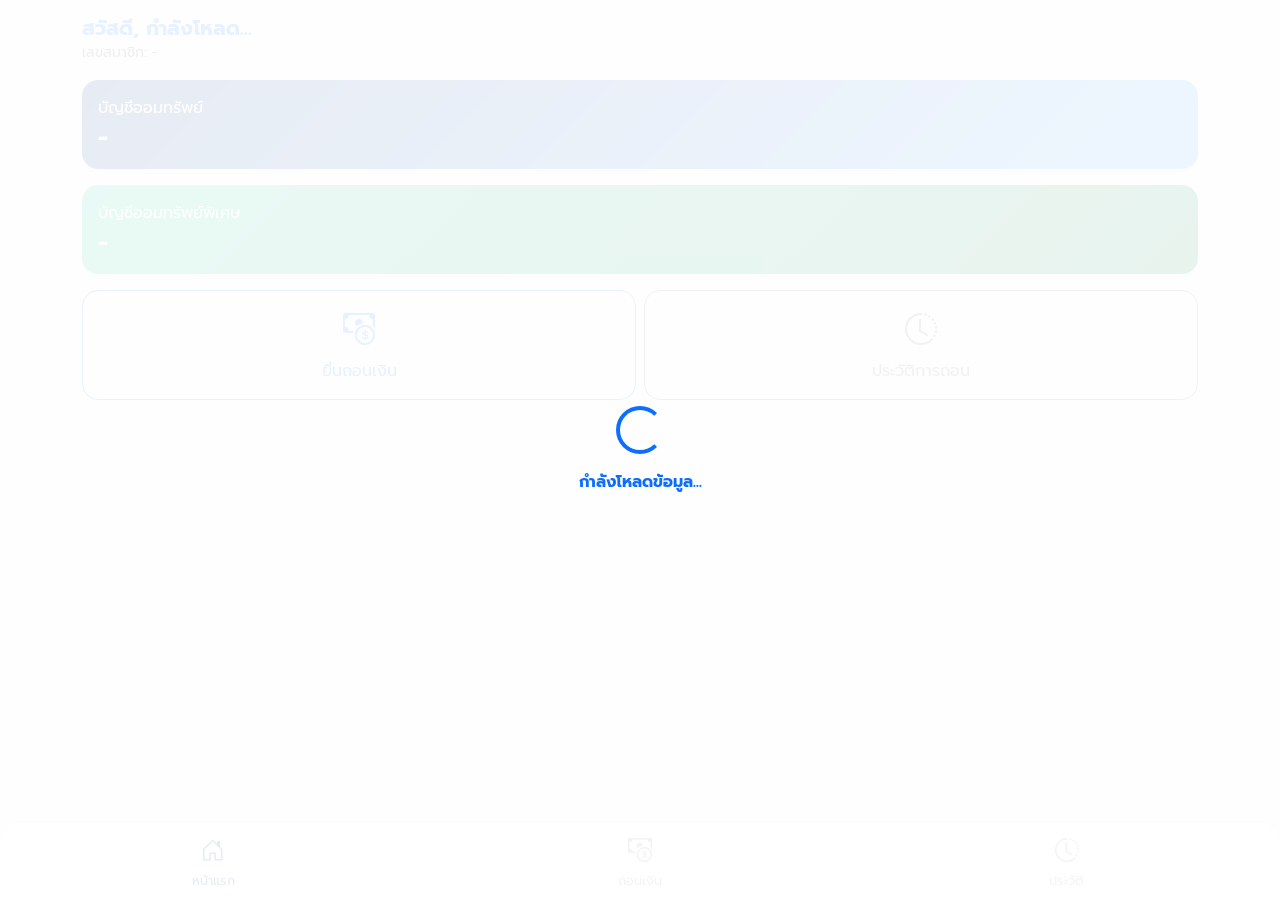
==== index.html @ aba10b8d "Update LIFF_ID in index.html" ====
<!DOCTYPE html>
<html lang="th">
<head>
  <meta charset="UTF-8">
  <meta name="viewport" content="width=device-width, initial-scale=1.0, maximum-scale=1.0, user-scalable=no">
  <title>Mukcoop Saving Online</title>
  
  <!-- CSS Libraries -->
  <link href="https://cdn.jsdelivr.net/npm/bootstrap@5.3.0/dist/css/bootstrap.min.css" rel="stylesheet">
  <link href="https://cdn.jsdelivr.net/npm/bootstrap-icons@1.10.5/font/bootstrap-icons.css" rel="stylesheet">
  <link href="https://cdn.jsdelivr.net/npm/sweetalert2@11.7.12/dist/sweetalert2.min.css" rel="stylesheet">
  <link href="https://fonts.googleapis.com/css2?family=Prompt:wght@300;400;500;600&display=swap" rel="stylesheet">
  
  <style>
    /* นำ CSS เดิมมาใส่ไว้ที่นี่ทั้งหมด */
    :root {
      --primary-color: #0b3d91; 
      --secondary-color: #4da6ff; 
      --bg-light: #f4f6f9; 
      --text-dark: #333333;
    }
    body { font-family: 'Prompt', sans-serif; background-color: var(--bg-light); color: var(--text-dark); padding-bottom: 70px; -webkit-font-smoothing: antialiased; }
    .card { border: none; border-radius: 16px; box-shadow: 0 4px 12px rgba(0, 0, 0, 0.05); margin-bottom: 1rem; overflow: hidden; }
    .btn-primary { background: linear-gradient(135deg, var(--primary-color), var(--secondary-color)); border: none; border-radius: 50px; padding: 10px 24px; font-weight: 500; transition: all 0.3s ease; }
    .btn-primary:hover { box-shadow: 0 4px 12px rgba(11, 61, 145, 0.3); transform: translateY(-2px); }
    .bottom-nav { position: fixed; bottom: 0; left: 0; width: 100%; background-color: white; box-shadow: 0 -2px 10px rgba(0,0,0,0.05); display: flex; justify-content: space-around; padding: 10px 0; z-index: 1000; border-radius: 20px 20px 0 0; }
    .nav-item { text-align: center; color: #888; text-decoration: none; font-size: 0.8rem; flex: 1; cursor: pointer; }
    .nav-item i { display: block; font-size: 1.5rem; margin-bottom: 2px; }
    .nav-item.active { color: var(--primary-color); }
    .signature-wrapper { border: 2px dashed #ccc; border-radius: 10px; background-color: white; margin-bottom: 10px; }
    canvas { width: 100%; height: 150px; border-radius: 10px; cursor: crosshair; }
    .section-page { display: none; }
    .section-page.active { display: block; animation: fadeIn 0.3s ease-in-out; }
    @keyframes fadeIn { from { opacity: 0; transform: translateY(10px); } to { opacity: 1; transform: translateY(0); } }
    #loadingOverlay { position: fixed; top: 0; left: 0; width: 100%; height: 100%; background: rgba(255, 255, 255, 0.9); z-index: 9999; display: flex; flex-direction: column; justify-content: center; align-items: center; }
  </style>
</head>
<body>

  <!-- Loading Overlay -->
  <div id="loadingOverlay">
    <div class="spinner-border text-primary" role="status" style="width: 3rem; height: 3rem;"></div>
    <div class="mt-3 fw-bold text-primary">กำลังโหลดข้อมูล...</div>
  </div>

  <div class="container mt-3">
    <!-- Section 1: หน้าผูกบัญชี -->
    <div id="sectionBind" class="section-page">
      <div class="text-center mb-4 mt-5">
        <i class="bi bi-shield-lock text-primary" style="font-size: 4rem;"></i>
        <h3 class="mt-2 text-primary fw-bold">ลงทะเบียนเข้าใช้งาน</h3>
        <p class="text-muted">กรุณายืนยันตัวตนเพื่อผูกบัญชีสมาชิกสหกรณ์</p>
      </div>
      <div class="card p-3">
        <form id="bindForm">
          <div class="mb-3">
            <label class="form-label">เลขที่สมาชิก</label>
            <input type="number" class="form-control form-control-lg" id="regMemberId" required placeholder="เช่น 01234">
          </div>
          <div class="mb-3">
            <label class="form-label">เลขประจำตัวประชาชน (13 หลัก)</label>
            <input type="number" class="form-control form-control-lg" id="regPID" required placeholder="xxxxxxxxxxxxx">
          </div>
          <button type="submit" class="btn btn-primary w-100 btn-lg mt-2">ยืนยันการผูกบัญชี</button>
        </form>
      </div>
    </div>

    <!-- Section 2: Dashboard -->
    <div id="sectionDashboard" class="section-page active">
      <div class="d-flex justify-content-between align-items-center mb-3">
        <div>
          <h5 class="mb-0 fw-bold text-primary">สวัสดี, <span id="displayFullName">กำลังโหลด...</span></h5>
          <small class="text-muted">เลขสมาชิก: <span id="displayMemberId">-</span></small>
        </div>
        <img id="profileImg" src="" alt="Profile" class="rounded-circle" width="50" height="50" style="object-fit: cover; display: none;">
      </div>

      <div class="card bg-primary text-white mb-3" style="background: linear-gradient(135deg, #0b3d91, #4da6ff) !important;">
        <div class="card-body">
          <p class="mb-1">บัญชีออมทรัพย์</p>
          <h4 class="mb-0 fw-bold" id="displaySavingAcc">-</h4>
        </div>
      </div>
      <div class="card bg-success text-white mb-3" style="background: linear-gradient(135deg, #20c997, #198754) !important;">
        <div class="card-body">
          <p class="mb-1">บัญชีออมทรัพย์พิเศษ</p>
          <h4 class="mb-0 fw-bold" id="displaySpecialSavingAcc">-</h4>
        </div>
      </div>
      
      <div class="row g-2">
        <div class="col-6">
          <button class="btn btn-outline-primary w-100 py-3 rounded-4" onclick="switchTab('Withdraw')">
            <i class="bi bi-cash-coin fs-2 d-block mb-1"></i> ยื่นถอนเงิน
          </button>
        </div>
        <div class="col-6">
          <button class="btn btn-outline-secondary w-100 py-3 rounded-4" onclick="switchTab('History')">
            <i class="bi bi-clock-history fs-2 d-block mb-1"></i> ประวัติการถอน
          </button>
        </div>
      </div>
    </div>

    <!-- Section 3: ยื่นคำขอถอนเงิน -->
    <div id="sectionWithdraw" class="section-page">
      <h4 class="fw-bold mb-3 text-primary"><i class="bi bi-wallet2"></i> แบบฟอร์มถอนเงิน</h4>
      <form id="withdrawForm">
        <div class="card p-3 mb-3">
          <h6 class="fw-bold">1. เลือกบัญชีสหกรณ์และจำนวนเงิน</h6>
          <div class="mb-3">
            <select class="form-select" id="wdAccountType" required>
              <option value="" selected disabled>เลือกประเภทบัญชี</option>
              <option value="ออมทรัพย์">ออมทรัพย์</option>
              <option value="ออมทรัพย์พิเศษ">ออมทรัพย์พิเศษ</option>
            </select>
          </div>
          <div class="mb-3">
            <input type="text" class="form-control bg-light" id="wdAccountNo" readonly placeholder="เลขบัญชีจะแสดงอัตโนมัติ">
          </div>
          <div class="mb-2">
            <label class="form-label">จำนวนเงินที่ต้องการถอน (สูงสุด 50,000 บาท)</label>
            <input type="number" class="form-control form-control-lg text-primary fw-bold" id="wdAmount" required min="1" max="50000" placeholder="0.00">
          </div>
        </div>

        <div class="card p-3 mb-3">
          <h6 class="fw-bold">2. บัญชีธนาคารรับเงิน (แก้ไขได้)</h6>
          <div class="mb-2">
            <input type="text" class="form-control mb-2" id="wdBankName" required placeholder="ชื่อธนาคาร">
            <input type="number" class="form-control mb-2" id="wdBankAccountNo" required placeholder="เลขที่บัญชีธนาคาร">
            <input type="text" class="form-control" id="wdBankAccountName" required placeholder="ชื่อบัญชี">
          </div>
        </div>

        <div class="card p-3 mb-3">
          <h6 class="fw-bold">3. อัปโหลดเอกสาร (ไม่เกิน 5MB/ไฟล์)</h6>
          <div class="mb-2">
            <label class="form-label text-muted small">1. สำเนาบัตรประชาชน</label>
            <input class="form-control form-control-sm" type="file" id="fileIDCard" accept="image/*,.pdf" required>
          </div>
          <div class="mb-2">
            <label class="form-label text-muted small">2. สมุดบัญชีออมทรัพย์สหกรณ์</label>
            <input class="form-control form-control-sm" type="file" id="fileCoopBook" accept="image/*,.pdf" required>
          </div>
          <div class="mb-2">
            <label class="form-label text-muted small">3. สมุดบัญชีธนาคารรับโอน</label>
            <input class="form-control form-control-sm" type="file" id="fileBankBook" accept="image/*,.pdf" required>
          </div>
        </div>

        <div class="card p-3 mb-3">
          <h6 class="fw-bold">4. ลงลายมือชื่อ</h6>
          <label class="form-label text-muted small mt-2">ลายมือชื่อเจ้าของบัญชี</label>
          <div class="signature-wrapper"><canvas id="sigOwnerCanvas"></canvas></div>
          <button type="button" class="btn btn-sm btn-outline-danger w-100 mb-3" onclick="clearSignature(sigOwnerPad)">ล้างลายมือชื่อเจ้าของบัญชี</button>

          <label class="form-label text-muted small mt-2">ลายมือชื่อผู้รับเงิน</label>
          <div class="signature-wrapper"><canvas id="sigReceiverCanvas"></canvas></div>
          <button type="button" class="btn btn-sm btn-outline-danger w-100" onclick="clearSignature(sigReceiverPad)">ล้างลายมือชื่อผู้รับเงิน</button>
        </div>

        <div class="form-check mb-4 mt-2">
          <input class="form-check-input" type="checkbox" id="pdpaCheck" required>
          <label class="form-check-label small text-muted" for="pdpaCheck">
            ข้าพเจ้ายินยอมให้สหกรณ์ฯ เก็บรวบรวม ใช้ และเปิดเผยข้อมูลส่วนบุคคล เพื่อวัตถุประสงค์ในการดำเนินการถอนเงินตามพ.ร.บ. คุ้มครองข้อมูลส่วนบุคคล (PDPA)
          </label>
        </div>

        <button type="submit" id="btnSubmitWithdraw" class="btn btn-primary w-100 btn-lg mb-4">ยืนยันการส่งคำขอถอนเงิน</button>
      </form>
    </div>

    <!-- Section 4: ประวัติคำขอถอน -->
    <div id="sectionHistory" class="section-page">
      <h4 class="fw-bold mb-3 text-primary"><i class="bi bi-clock-history"></i> ประวัติคำขอถอนเงิน</h4>
      <div id="historyContainer"></div>
    </div>
  </div>

  <!-- Bottom Navigation -->
  <div class="bottom-nav" id="bottomNav">
    <div class="nav-item active" onclick="switchTab('Dashboard')" id="navDashboard">
      <i class="bi bi-house-door"></i> หน้าแรก
    </div>
    <div class="nav-item" onclick="switchTab('Withdraw')" id="navWithdraw">
      <i class="bi bi-cash-coin"></i> ถอนเงิน
    </div>
    <div class="nav-item" onclick="switchTab('History')" id="navHistory">
      <i class="bi bi-clock-history"></i> ประวัติ
    </div>
  </div>

  <!-- JS Libraries -->
  <script src="https://code.jquery.com/jquery-3.7.0.min.js"></script>
  <script src="https://cdn.jsdelivr.net/npm/bootstrap@5.3.0/dist/js/bootstrap.bundle.min.js"></script>
  <script src="https://cdn.jsdelivr.net/npm/sweetalert2@11.7.12/dist/sweetalert2.all.min.js"></script>
  <script src="https://static.line-scdn.net/liff/edge/2/sdk.js"></script>
  <script src="https://cdn.jsdelivr.net/npm/signature_pad@4.1.5/dist/signature_pad.umd.min.js"></script>

  <!-- Script การทำงานหลัก -->
  <script>
    // ==========================================
    // ⚙️ การตั้งค่าที่สำคัญ (แก้ไขตรงนี้)
    // ==========================================
    const CONFIG = {
      LIFF_ID: "2008999774-wjOvv4FM", // เปลี่ยนเป็น LIFF ID ของคุณ
      API_URL: "https://script.google.com/macros/s/AKfycby0tUwAVVnC3VOp-Y3WD97MPsPo7ZncQQ1gcgcVK-iEJ5uUnp3uYQFbmv2JeHxaLSnF/exec" // เปลี่ยนเป็น Web App URL ที่ได้จาก GAS
    };

    // ==========================================
    let profileData = null;
    let liffProfile = null;
    let sigOwnerPad, sigReceiverPad;

    // ฟังก์ชันเชื่อมต่อกับ GAS Backend
    async function callAPI(action, payload = {}) {
      try {
        const response = await fetch(`${CONFIG.API_URL}?action=${action}`, {
          method: "POST",
          headers: { "Content-Type": "text/plain;charset=utf-8" },
          body: JSON.stringify(payload)
        });
        const json = await response.json();
        if (!json.success) throw new Error(json.message);
        return json.data;
      } catch (error) {
        console.error("API Error:", error);
        throw error;
      }
    }

    $(document).ready(async function() {
      initSignaturePads();
      try {
        await initLIFF();
      } catch (e) {
        console.error(e);
        hideLoading();
      }
    });

    // 1. ตั้งค่า LINE LIFF
    async function initLIFF() {
      if (!CONFIG.LIFF_ID || CONFIG.LIFF_ID === "YOUR_LIFF_ID_HERE") {
        Swal.fire('ข้อผิดพลาด', 'กรุณาตั้งค่า LIFF_ID ในโค้ด', 'error');
        hideLoading();
        return;
      }
      try {
        await liff.init({ liffId: CONFIG.LIFF_ID });
        if (!liff.isLoggedIn()) {
          liff.login();
          return;
        }
        liffProfile = await liff.getProfile();
        await loadUserProfile(liffProfile.userId);
      } catch (err) {
        console.error('LIFF Init Error:', err);
        Swal.fire('ข้อผิดพลาด', 'ไม่สามารถเชื่อมต่อ LINE ได้', 'error');
        hideLoading();
      }
    }

    // 2. ดึงโปรไฟล์สมาชิก
    async function loadUserProfile(lineUserId) {
      try {
        showLoading();
        const user = await callAPI('getMemberProfile', { lineUserId: lineUserId });
        
        if (user) {
          profileData = user;
          $('#displayFullName').text(user.fullName);
          $('#displayMemberId').text(user.memberId);
          $('#displaySavingAcc').text(user.savingAccountNo || '-');
          $('#displaySpecialSavingAcc').text(user.specialSavingAccountNo || '-');
          $('#profileImg').attr('src', liffProfile.pictureUrl).show();
          
          $('#wdBankName').val(user.bankName);
          $('#wdBankAccountNo').val(user.bankAccountNo);
          $('#wdBankAccountName').val(user.bankAccountName);
          
          switchTab('Dashboard');
        } else {
          switchTab('Bind');
        }
      } catch (error) {
        Swal.fire('ข้อผิดพลาด', 'ดึงข้อมูลล้มเหลว', 'error');
      } finally {
        hideLoading();
      }
    }

    // 3. เปลี่ยนหน้า (UI)
    function switchTab(tab) {
      $('.section-page').removeClass('active');
      $('.nav-item').removeClass('active');
      
      if (tab === 'Dashboard') { $('#sectionDashboard').addClass('active'); $('#navDashboard').addClass('active'); }
      else if (tab === 'Withdraw') { $('#sectionWithdraw').addClass('active'); $('#navWithdraw').addClass('active'); }
      else if (tab === 'History') { $('#sectionHistory').addClass('active'); $('#navHistory').addClass('active'); loadWithdrawHistory(); }
      else if (tab === 'Bind') { $('#sectionBind').addClass('active'); $('#bottomNav').hide(); }
    }

    $('#wdAccountType').change(function() {
      const type = $(this).val();
      if (type === 'ออมทรัพย์') $('#wdAccountNo').val(profileData.savingAccountNo || 'ไม่พบเลขบัญชี');
      else if (type === 'ออมทรัพย์พิเศษ') $('#wdAccountNo').val(profileData.specialSavingAccountNo || 'ไม่พบเลขบัญชี');
    });

    // 4. ผูกบัญชี
    $('#bindForm').submit(async function(e) {
      e.preventDefault();
      showLoading();
      try {
        const payload = {
          lineUserId: liffProfile.userId,
          memberId: $('#regMemberId').val(),
          pid: $('#regPID').val()
        };
        const res = await callAPI('bindMember', payload);
        Swal.fire('สำเร็จ!', res.message, 'success').then(() => {
          $('#bottomNav').show();
          loadUserProfile(liffProfile.userId);
        });
      } catch (error) {
        Swal.fire('ข้อผิดพลาด', error.message || 'เกิดข้อผิดพลาดในการผูกบัญชี', 'error');
      } finally {
        hideLoading();
      }
    });

    // 5. ลายเซ็น
    function initSignaturePads() {
      const canvasOwner = document.getElementById('sigOwnerCanvas');
      const canvasReceiver = document.getElementById('sigReceiverCanvas');
      function resizeCanvas(canvas) {
        const ratio = Math.max(window.devicePixelRatio || 1, 1);
        canvas.width = canvas.offsetWidth * ratio;
        canvas.height = canvas.offsetHeight * ratio;
        canvas.getContext("2d").scale(ratio, ratio);
      }
      resizeCanvas(canvasOwner); resizeCanvas(canvasReceiver);
      sigOwnerPad = new SignaturePad(canvasOwner);
      sigReceiverPad = new SignaturePad(canvasReceiver);
    }
    function clearSignature(pad) { pad.clear(); }

    function getBase64(file) {
      return new Promise((resolve, reject) => {
        if (!file) { resolve(null); return; }
        if (file.size > 5 * 1024 * 1024) return reject('ไฟล์ใหญ่เกิน 5MB');
        const reader = new FileReader();
        reader.readAsDataURL(file);
        reader.onload = () => resolve({ name: file.name, type: file.type, data: reader.result });
        reader.onerror = error => reject(error);
      });
    }

    // 6. ถอนเงินและอัปโหลดไฟล์
    $('#withdrawForm').submit(async function(e) {
      e.preventDefault();
      const amount = parseFloat($('#wdAmount').val());
      const accountNo = $('#wdAccountNo').val();
      
      if (amount <= 0 || amount > 50000) return Swal.fire('ไม่ถูกต้อง', 'จำนวนเงินต้อง 1 - 50,000 บาท', 'warning');
      if (!accountNo || accountNo === 'ไม่พบเลขบัญชี') return Swal.fire('ไม่ถูกต้อง', 'ไม่พบเลขบัญชี', 'warning');
      if (sigOwnerPad.isEmpty() || sigReceiverPad.isEmpty()) return Swal.fire('ไม่ครบ', 'กรุณาเซ็นชื่อ', 'warning');

      showLoading();
      Swal.fire({ title: 'กำลังประมวลผล...', allowOutsideClick: false, didOpen: () => { Swal.showLoading() }});

      try {
        const filesToUpload = [
          { file: await getBase64($('#fileIDCard')[0].files[0]), type: "สำเนาบัตรประชาชน" },
          { file: await getBase64($('#fileCoopBook')[0].files[0]), type: "สมุดบัญชีออมทรัพย์" },
          { file: await getBase64($('#fileBankBook')[0].files[0]), type: "สมุดบัญชีธนาคารรับโอน" },
          { file: { name: "OwnerSignature.png", type: "image/png", data: sigOwnerPad.toDataURL() }, type: "ลายมือชื่อเจ้าของบัญชี" },
          { file: { name: "ReceiverSignature.png", type: "image/png", data: sigReceiverPad.toDataURL() }, type: "ลายมือชื่อผู้รับเงิน" }
        ];

        const requestData = {
          memberId: profileData.memberId, fullName: profileData.fullName,
          lineUserId: liffProfile.userId, accountType: $('#wdAccountType').val(),
          accountNo: accountNo, amount: amount, bankName: $('#wdBankName').val(),
          bankAccountNo: $('#wdBankAccountNo').val(), bankAccountName: $('#wdBankAccountName').val()
        };

        // ส่งคำขอ
        const reqResult = await callAPI('createWithdrawRequest', requestData);
        
        // อัปโหลดไฟล์ทีละไฟล์
        const requestId = reqResult.requestId;
        for (let i = 0; i < filesToUpload.length; i++) {
          const item = filesToUpload[i];
          if (item.file) {
             await callAPI('uploadWithdrawFile', {
               base64Data: item.file.data, fileName: item.file.name,
               mimeType: item.file.type, requestId: requestId,
               fileType: item.type, memberId: profileData.memberId
             });
          }
        }

        Swal.fire('สำเร็จ!', 'ส่งคำขอถอนเงินเรียบร้อยแล้ว', 'success').then(() => {
          document.getElementById('withdrawForm').reset();
          clearSignature(sigOwnerPad); clearSignature(sigReceiverPad);
          switchTab('History');
        });

      } catch (error) {
        Swal.fire('ข้อผิดพลาด', error.message || 'เกิดข้อผิดพลาดในการส่งคำขอ', 'error');
      } finally {
        hideLoading();
      }
    });

    // 7. โหลดประวัติ
    async function loadWithdrawHistory() {
      if (!profileData) return;
      $('#historyContainer').html('<div class="text-center mt-4"><div class="spinner-border text-primary"></div></div>');
      try {
        const history = await callAPI('getWithdrawHistory', { memberId: profileData.memberId });
        if (history.length === 0) return $('#historyContainer').html('<div class="alert alert-light text-center border">ยังไม่มีประวัติการทำรายการ</div>');
        
        let html = '';
        history.forEach(item => {
          let badgeColor = 'bg-secondary';
          if(item.status === 'รอตรวจสอบ') badgeColor = 'bg-warning text-dark';
          else if(item.status === 'รออนุมัติ') badgeColor = 'bg-primary';
          else if(item.status === 'อนุมัติแล้ว' || item.status === 'โอนเงินแล้ว') badgeColor = 'bg-success';
          else if(item.status === 'ไม่อนุมัติ') badgeColor = 'bg-danger';

          html += `
            <div class="card p-3 mb-2 shadow-sm">
              <div class="d-flex justify-content-between align-items-center mb-2">
                <small class="text-muted"><i class="bi bi-calendar"></i> ${item.requestDate}</small>
                <span class="badge ${badgeColor}">${item.status}</span>
              </div>
              <div class="d-flex justify-content-between align-items-end">
                <div>
                  <div class="fw-bold text-primary">${item.requestId}</div>
                  <small class="text-muted">${item.accountType}</small>
                </div>
                <h5 class="fw-bold mb-0 text-success">${item.amount} ฿</h5>
              </div>
            </div>`;
        });
        $('#historyContainer').html(html);
      } catch (error) {
        $('#historyContainer').html('<div class="text-danger">ดึงข้อมูลล้มเหลว</div>');
      }
    }

    function showLoading() { $('#loadingOverlay').css('display', 'flex'); }
    function hideLoading() { $('#loadingOverlay').hide(); }
  </script>
</body>
</html>
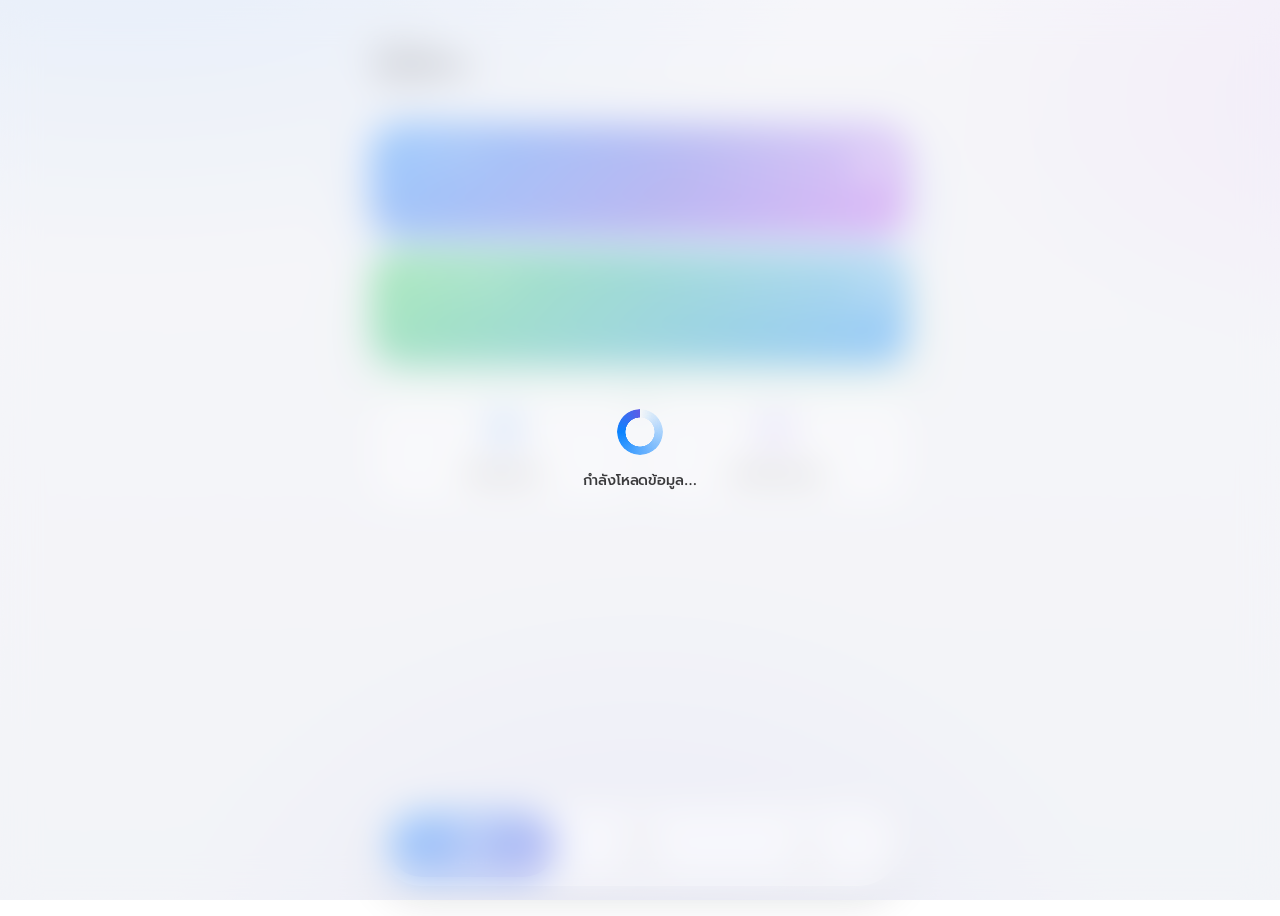
==== commit 6acc33dc: "Add files via upload" ====
--- a/index.html
+++ b/index.html
@@ -3,112 +3,339 @@
 <head>
   <meta charset="UTF-8">
   <meta name="viewport" content="width=device-width, initial-scale=1.0, maximum-scale=1.0, user-scalable=no">
+  <meta name="theme-color" content="#F7F7FB">
   <title>Mukcoop Saving Online</title>
-  
+
   <!-- CSS Libraries -->
   <link href="https://cdn.jsdelivr.net/npm/bootstrap@5.3.0/dist/css/bootstrap.min.css" rel="stylesheet">
   <link href="https://cdn.jsdelivr.net/npm/bootstrap-icons@1.10.5/font/bootstrap-icons.css" rel="stylesheet">
   <link href="https://cdn.jsdelivr.net/npm/sweetalert2@11.7.12/dist/sweetalert2.min.css" rel="stylesheet">
-  <link href="https://fonts.googleapis.com/css2?family=Prompt:wght@300;400;500;600&display=swap" rel="stylesheet">
-  
+  <link href="https://fonts.googleapis.com/css2?family=Prompt:wght@300;400;500;600;700&display=swap" rel="stylesheet">
+  <link href="https://fonts.googleapis.com/css2?family=Inter:wght@400;500;600;700&display=swap" rel="stylesheet">
+
   <style>
-    /* นำ CSS เดิมมาใส่ไว้ที่นี่ทั้งหมด */
-    :root {
-      --primary-color: #0b3d91; 
-      --secondary-color: #4da6ff; 
-      --bg-light: #f4f6f9; 
-      --text-dark: #333333;
-    }
-    body { font-family: 'Prompt', sans-serif; background-color: var(--bg-light); color: var(--text-dark); padding-bottom: 70px; -webkit-font-smoothing: antialiased; }
-    .card { border: none; border-radius: 16px; box-shadow: 0 4px 12px rgba(0, 0, 0, 0.05); margin-bottom: 1rem; overflow: hidden; }
-    .btn-primary { background: linear-gradient(135deg, var(--primary-color), var(--secondary-color)); border: none; border-radius: 50px; padding: 10px 24px; font-weight: 500; transition: all 0.3s ease; }
-    .btn-primary:hover { box-shadow: 0 4px 12px rgba(11, 61, 145, 0.3); transform: translateY(-2px); }
-    .bottom-nav { position: fixed; bottom: 0; left: 0; width: 100%; background-color: white; box-shadow: 0 -2px 10px rgba(0,0,0,0.05); display: flex; justify-content: space-around; padding: 10px 0; z-index: 1000; border-radius: 20px 20px 0 0; }
-    .nav-item { text-align: center; color: #888; text-decoration: none; font-size: 0.8rem; flex: 1; cursor: pointer; }
-    .nav-item i { display: block; font-size: 1.5rem; margin-bottom: 2px; }
-    .nav-item.active { color: var(--primary-color); }
-    .signature-wrapper { border: 2px dashed #ccc; border-radius: 10px; background-color: white; margin-bottom: 10px; }
-    canvas { width: 100%; height: 150px; border-radius: 10px; cursor: crosshair; }
-    .section-page { display: none; }
-    .section-page.active { display: block; animation: fadeIn 0.3s ease-in-out; }
-    @keyframes fadeIn { from { opacity: 0; transform: translateY(10px); } to { opacity: 1; transform: translateY(0); } }
-    #loadingOverlay { position: fixed; top: 0; left: 0; width: 100%; height: 100%; background: rgba(255, 255, 255, 0.9); z-index: 9999; display: flex; flex-direction: column; justify-content: center; align-items: center; }
+    /* ===== Mukcoop · Apple-look Design System (inlined) ===== */
+    :root{
+      --brand-1:#0A84FF;--brand-2:#5E5CE6;--brand-3:#BF5AF2;
+      --accent-mint:#30D158;--accent-orange:#FF9F0A;--accent-red:#FF453A;
+      --ink-900:#0B0B0F;--ink-700:#1C1C1E;--ink-500:#3A3A3C;--ink-300:#8E8E93;
+      --ink-200:#C7C7CC;--ink-100:#E5E5EA;--ink-50:#F2F2F7;
+      --surface:rgba(255,255,255,0.72);--surface-strong:rgba(255,255,255,0.88);
+      --hairline:rgba(255,255,255,0.65);--hairline-dark:rgba(0,0,0,0.06);
+      --shadow-xs:0 1px 2px rgba(16,24,40,.04);
+      --shadow-sm:0 2px 8px rgba(16,24,40,.06);
+      --shadow-md:0 8px 24px rgba(16,24,40,.08),0 2px 6px rgba(16,24,40,.04);
+      --shadow-lg:0 20px 60px rgba(16,24,40,.10),0 8px 20px rgba(16,24,40,.05);
+      --shadow-inset:inset 0 1px 0 rgba(255,255,255,.7);
+      --ease-spring:cubic-bezier(.34,1.56,.64,1);
+      --ease-out:cubic-bezier(.22,1,.36,1);
+      --r-md:16px;--r-lg:22px;--r-xl:28px;--r-pill:999px;
+    }
+    *{-webkit-tap-highlight-color:transparent;}
+    html,body{
+      font-family:'Inter','Prompt',-apple-system,BlinkMacSystemFont,'SF Pro Display','Helvetica Neue',sans-serif;
+      color:var(--ink-900);letter-spacing:-0.01em;
+      -webkit-font-smoothing:antialiased;-moz-osx-font-smoothing:grayscale;
+    }
+    body{
+      min-height:100vh;padding-bottom:110px;
+      background:
+        radial-gradient(1200px 600px at 10% -10%,rgba(10,132,255,.18),transparent 60%),
+        radial-gradient(900px 500px at 110% 10%,rgba(191,90,242,.16),transparent 55%),
+        radial-gradient(800px 700px at 50% 110%,rgba(94,92,230,.14),transparent 60%),
+        linear-gradient(180deg,#F7F7FB 0%,#EEF1F7 100%);
+      background-attachment:fixed;
+    }
+    body::before{
+      content:"";position:fixed;inset:0;pointer-events:none;z-index:0;opacity:.35;
+      background-image:url("data:image/svg+xml;utf8,<svg xmlns='http://www.w3.org/2000/svg' width='160' height='160'><filter id='n'><feTurbulence type='fractalNoise' baseFrequency='0.9' numOctaves='2' stitchTiles='stitch'/><feColorMatrix values='0 0 0 0 0  0 0 0 0 0  0 0 0 0 0  0 0 0 0.05 0'/></filter><rect width='100%25' height='100%25' filter='url(%23n)'/></svg>");
+    }
+    .container,.bottom-nav,#loadingOverlay{position:relative;z-index:1;}
+
+    h1,h2,h3,h4,h5,h6{letter-spacing:-0.022em;font-weight:600;}
+
+    /* Glass card */
+    .card{
+      background:var(--surface);
+      backdrop-filter:saturate(180%) blur(30px);
+      -webkit-backdrop-filter:saturate(180%) blur(30px);
+      border:1px solid var(--hairline);
+      border-radius:var(--r-lg);
+      box-shadow:var(--shadow-md),var(--shadow-inset);
+      overflow:hidden;
+      transition:transform .4s var(--ease-out),box-shadow .4s var(--ease-out);
+      margin-bottom:1rem;
+    }
+    .card:hover{box-shadow:var(--shadow-lg),var(--shadow-inset);}
+
+    /* Hero balance card */
+    .balance-card{
+      position:relative;color:#fff;border-radius:var(--r-xl);
+      padding:22px 24px;overflow:hidden;
+      box-shadow:0 20px 50px rgba(10,132,255,.30),var(--shadow-inset);
+      background:linear-gradient(135deg,#0A84FF 0%,#5E5CE6 55%,#BF5AF2 100%);
+      transition:transform .5s var(--ease-spring),box-shadow .4s var(--ease-out);
+      margin-bottom:14px;
+    }
+    .balance-card.mint{
+      background:linear-gradient(135deg,#30D158 0%,#0A84FF 100%);
+      box-shadow:0 20px 50px rgba(48,209,88,.25),var(--shadow-inset);
+    }
+    .balance-card::after{
+      content:"";position:absolute;inset:0;pointer-events:none;
+      background:radial-gradient(600px 200px at 110% -20%,rgba(255,255,255,.35),transparent 60%);
+    }
+    .balance-card:hover{transform:translateY(-2px);}
+    .balance-card .label{opacity:.85;font-size:.78rem;letter-spacing:.04em;text-transform:uppercase;font-weight:500;}
+    .balance-card .amount{font-size:1.85rem;font-weight:700;letter-spacing:-0.03em;margin-top:6px;font-feature-settings:"tnum";}
+    .balance-card .bi{opacity:.85;}
+
+    /* Buttons */
+    .btn{
+      border-radius:var(--r-pill);font-weight:600;letter-spacing:-0.01em;
+      transition:transform .2s var(--ease-spring),box-shadow .25s var(--ease-out),background .25s ease;
+      border:1px solid transparent;
+    }
+    .btn:active{transform:scale(.97);}
+    .btn-primary{
+      background:linear-gradient(135deg,var(--brand-1),var(--brand-2));border:none;color:#fff;
+      padding:12px 24px;
+      box-shadow:0 8px 20px rgba(10,132,255,.30),inset 0 1px 0 rgba(255,255,255,.25);
+    }
+    .btn-primary:hover{
+      background:linear-gradient(135deg,#1A8FFF,#6C6BEE);
+      box-shadow:0 12px 28px rgba(10,132,255,.40),inset 0 1px 0 rgba(255,255,255,.3);
+      transform:translateY(-1px);color:#fff;
+    }
+    .btn-primary:focus{box-shadow:0 0 0 4px rgba(10,132,255,.25);}
+    .btn-outline-primary,.btn-outline-secondary,.btn-outline-danger{
+      background:var(--surface-strong);backdrop-filter:blur(20px);
+      border:1px solid var(--hairline-dark);color:var(--ink-700);box-shadow:var(--shadow-xs);
+    }
+    .btn-outline-primary{color:var(--brand-1);}
+    .btn-outline-primary:hover{background:#fff;color:var(--brand-1);border-color:rgba(10,132,255,.35);box-shadow:0 8px 20px rgba(10,132,255,.15);transform:translateY(-1px);}
+    .btn-outline-secondary:hover{background:#fff;color:var(--ink-900);border-color:var(--ink-200);box-shadow:var(--shadow-sm);transform:translateY(-1px);}
+    .btn-outline-danger{color:var(--accent-red);}
+    .btn-outline-danger:hover{background:#fff;border-color:rgba(255,69,58,.4);color:var(--accent-red);box-shadow:0 6px 16px rgba(255,69,58,.18);transform:translateY(-1px);}
+
+    /* Action tile */
+    .action-tile{
+      background:var(--surface);backdrop-filter:blur(20px);
+      border:1px solid var(--hairline);border-radius:var(--r-lg);
+      padding:18px 12px;text-align:center;color:var(--ink-700);cursor:pointer;
+      transition:transform .25s var(--ease-spring),box-shadow .3s var(--ease-out),background .25s ease;
+      box-shadow:var(--shadow-sm);height:100%;
+    }
+    .action-tile:hover{transform:translateY(-3px);box-shadow:var(--shadow-md);background:var(--surface-strong);}
+    .action-tile .icon-wrap{
+      width:46px;height:46px;margin:0 auto 10px;
+      display:flex;align-items:center;justify-content:center;
+      border-radius:14px;font-size:1.4rem;
+      background:linear-gradient(135deg,rgba(10,132,255,.12),rgba(94,92,230,.12));color:var(--brand-1);
+    }
+    .action-tile.alt .icon-wrap{background:linear-gradient(135deg,rgba(94,92,230,.14),rgba(191,90,242,.12));color:var(--brand-2);}
+    .action-tile .title{font-weight:600;font-size:.95rem;letter-spacing:-0.01em;}
+
+    /* Forms */
+    .form-control,.form-select{
+      border-radius:14px;border:1px solid var(--ink-100);
+      background:rgba(255,255,255,.85);padding:12px 14px;font-size:.98rem;
+      transition:border-color .2s ease,box-shadow .2s ease,background .2s ease;
+    }
+    .form-control:focus,.form-select:focus{
+      border-color:var(--brand-1);box-shadow:0 0 0 4px rgba(10,132,255,.18);background:#fff;outline:none;
+    }
+    .form-control-lg{padding:14px 16px;font-size:1.05rem;}
+    .form-control[readonly]{background:var(--ink-50);color:var(--ink-500);}
+    .form-label{font-weight:500;font-size:.88rem;color:var(--ink-500);margin-bottom:6px;}
+    .form-check-input:checked{background-color:var(--brand-1);border-color:var(--brand-1);}
+    .form-check-input:focus{box-shadow:0 0 0 4px rgba(10,132,255,.18);border-color:var(--brand-1);}
+
+    /* Section step heading */
+    .step-num{
+      display:inline-flex;align-items:center;justify-content:center;
+      width:26px;height:26px;border-radius:50%;
+      background:linear-gradient(135deg,var(--brand-1),var(--brand-2));
+      color:#fff;font-size:.78rem;font-weight:600;margin-right:8px;
+      box-shadow:0 4px 10px rgba(10,132,255,.25);
+    }
+
+    /* Bottom Nav (floating glass pill) */
+    .bottom-nav{
+      position:fixed;bottom:14px;left:50%;transform:translateX(-50%);
+      width:calc(100% - 24px);max-width:520px;
+      background:rgba(255,255,255,.72);
+      backdrop-filter:saturate(180%) blur(30px);-webkit-backdrop-filter:saturate(180%) blur(30px);
+      border:1px solid var(--hairline);border-radius:var(--r-pill);
+      box-shadow:0 14px 40px rgba(16,24,40,.12),var(--shadow-inset);
+      display:flex;padding:8px;z-index:1000;
+    }
+    .nav-item{
+      flex:1;text-align:center;color:var(--ink-300);text-decoration:none;
+      font-size:.72rem;font-weight:500;padding:8px 4px;border-radius:var(--r-pill);cursor:pointer;
+      transition:color .25s ease,background .3s var(--ease-out),transform .2s var(--ease-spring);
+    }
+    .nav-item i{display:block;font-size:1.25rem;margin-bottom:2px;transition:transform .3s var(--ease-spring);}
+    .nav-item:hover{color:var(--ink-700);}
+    .nav-item:hover i{transform:translateY(-1px) scale(1.08);}
+    .nav-item.active{
+      color:#fff;background:linear-gradient(135deg,var(--brand-1),var(--brand-2));
+      box-shadow:0 6px 16px rgba(10,132,255,.35);
+    }
+
+    /* Signature */
+    .signature-wrapper{
+      border:1.5px dashed var(--ink-200);border-radius:14px;
+      background:rgba(255,255,255,.7);margin-bottom:8px;
+      transition:border-color .2s ease,background .2s ease;
+    }
+    .signature-wrapper:hover{border-color:var(--brand-1);background:#fff;}
+    canvas{width:100%;height:160px;border-radius:14px;cursor:crosshair;}
+
+    /* Badges */
+    .badge{font-weight:600;border-radius:var(--r-pill);padding:6px 12px;font-size:.74rem;letter-spacing:-0.005em;}
+    .badge.bg-warning{background:rgba(255,159,10,.15)!important;color:#C77700!important;}
+    .badge.bg-primary{background:rgba(10,132,255,.14)!important;color:#006FE6!important;}
+    .badge.bg-success{background:rgba(48,209,88,.16)!important;color:#1F8C3B!important;}
+    .badge.bg-danger{background:rgba(255,69,58,.14)!important;color:#C9302C!important;}
+    .badge.bg-secondary{background:var(--ink-100)!important;color:var(--ink-500)!important;}
+
+    /* Section transitions */
+    .section-page{display:none;}
+    .section-page.active{display:block;animation:pageIn .45s var(--ease-out);}
+    @keyframes pageIn{from{opacity:0;transform:translateY(8px) scale(.995);}to{opacity:1;transform:translateY(0) scale(1);}}
+
+    /* Loading */
+    #loadingOverlay{
+      position:fixed;inset:0;background:rgba(247,247,251,.6);
+      backdrop-filter:blur(18px);-webkit-backdrop-filter:blur(18px);
+      z-index:9999;display:flex;flex-direction:column;justify-content:center;align-items:center;gap:14px;
+    }
+    .apple-ring{
+      width:46px;height:46px;border-radius:50%;
+      background:conic-gradient(from 0deg,transparent 0deg,var(--brand-1) 270deg,var(--brand-2) 360deg);
+      mask:radial-gradient(closest-side,transparent 62%,#000 64%);
+      -webkit-mask:radial-gradient(closest-side,transparent 62%,#000 64%);
+      animation:ringSpin .9s linear infinite;
+    }
+    @keyframes ringSpin{to{transform:rotate(360deg);}}
+    .loading-text{font-weight:500;color:var(--ink-500);font-size:.9rem;letter-spacing:-0.01em;}
+
+    .skeleton{
+      background:linear-gradient(90deg,#ECECEF 0%,#F6F6F8 50%,#ECECEF 100%);
+      background-size:200% 100%;animation:shimmer 1.4s linear infinite;border-radius:10px;
+    }
+    @keyframes shimmer{from{background-position:200% 0;}to{background-position:-200% 0;}}
+
+    /* Avatar */
+    .avatar-ring{padding:2px;border-radius:50%;background:linear-gradient(135deg,var(--brand-1),var(--brand-3));display:inline-block;}
+    .avatar-ring img{display:block;border-radius:50%;border:2px solid #fff;}
+
+    .text-primary{color:var(--brand-1)!important;}
+    .text-muted{color:var(--ink-300)!important;}
+    .text-success{color:#1F8C3B!important;}
+
+    /* History row hover */
+    .history-card{transition:transform .25s var(--ease-spring),box-shadow .3s var(--ease-out);}
+    .history-card:hover{transform:translateY(-2px);box-shadow:var(--shadow-lg);}
+
+    .container{max-width:560px;}
   </style>
 </head>
 <body>
 
   <!-- Loading Overlay -->
   <div id="loadingOverlay">
-    <div class="spinner-border text-primary" role="status" style="width: 3rem; height: 3rem;"></div>
-    <div class="mt-3 fw-bold text-primary">กำลังโหลดข้อมูล...</div>
+    <div class="apple-ring"></div>
+    <div class="loading-text">กำลังโหลดข้อมูล…</div>
   </div>
 
-  <div class="container mt-3">
+  <div class="container mt-3 pt-2">
+
     <!-- Section 1: หน้าผูกบัญชี -->
     <div id="sectionBind" class="section-page">
-      <div class="text-center mb-4 mt-5">
-        <i class="bi bi-shield-lock text-primary" style="font-size: 4rem;"></i>
-        <h3 class="mt-2 text-primary fw-bold">ลงทะเบียนเข้าใช้งาน</h3>
-        <p class="text-muted">กรุณายืนยันตัวตนเพื่อผูกบัญชีสมาชิกสหกรณ์</p>
+      <div class="text-center mb-4 mt-4">
+        <div class="d-inline-flex align-items-center justify-content-center mb-3"
+             style="width:88px;height:88px;border-radius:24px;
+                    background:linear-gradient(135deg,#0A84FF,#5E5CE6);
+                    box-shadow:0 20px 40px rgba(10,132,255,.35),inset 0 1px 0 rgba(255,255,255,.25);">
+          <i class="bi bi-shield-lock-fill text-white" style="font-size:2.4rem;"></i>
+        </div>
+        <h3 class="fw-bold" style="letter-spacing:-0.03em;">ลงทะเบียนเข้าใช้งาน</h3>
+        <p class="text-muted mb-0">ยืนยันตัวตนเพื่อผูกบัญชีสมาชิกสหกรณ์</p>
       </div>
-      <div class="card p-3">
+      <div class="card p-4">
         <form id="bindForm">
           <div class="mb-3">
             <label class="form-label">เลขที่สมาชิก</label>
             <input type="number" class="form-control form-control-lg" id="regMemberId" required placeholder="เช่น 01234">
           </div>
-          <div class="mb-3">
+          <div class="mb-4">
             <label class="form-label">เลขประจำตัวประชาชน (13 หลัก)</label>
-            <input type="number" class="form-control form-control-lg" id="regPID" required placeholder="xxxxxxxxxxxxx">
-          </div>
-          <button type="submit" class="btn btn-primary w-100 btn-lg mt-2">ยืนยันการผูกบัญชี</button>
+            <input type="number" class="form-control form-control-lg" id="regPID" required placeholder="x x x x x x x x x x x x x">
+          </div>
+          <button type="submit" class="btn btn-primary w-100 btn-lg">ยืนยันการผูกบัญชี</button>
         </form>
       </div>
     </div>
 
     <!-- Section 2: Dashboard -->
     <div id="sectionDashboard" class="section-page active">
-      <div class="d-flex justify-content-between align-items-center mb-3">
+      <div class="d-flex justify-content-between align-items-center mb-4 mt-2">
         <div>
-          <h5 class="mb-0 fw-bold text-primary">สวัสดี, <span id="displayFullName">กำลังโหลด...</span></h5>
-          <small class="text-muted">เลขสมาชิก: <span id="displayMemberId">-</span></small>
-        </div>
-        <img id="profileImg" src="" alt="Profile" class="rounded-circle" width="50" height="50" style="object-fit: cover; display: none;">
+          <div class="text-muted" style="font-size:.82rem;">ยินดีต้อนรับ</div>
+          <h5 class="mb-0 fw-bold" id="displayFullName" style="letter-spacing:-0.02em;">กำลังโหลด…</h5>
+          <small class="text-muted">เลขสมาชิก · <span id="displayMemberId">-</span></small>
+        </div>
+        <span class="avatar-ring">
+          <img id="profileImg" src="" alt="Profile" width="48" height="48" style="object-fit:cover;display:none;">
+        </span>
       </div>
 
-      <div class="card bg-primary text-white mb-3" style="background: linear-gradient(135deg, #0b3d91, #4da6ff) !important;">
-        <div class="card-body">
-          <p class="mb-1">บัญชีออมทรัพย์</p>
-          <h4 class="mb-0 fw-bold" id="displaySavingAcc">-</h4>
+      <div class="balance-card">
+        <div class="d-flex justify-content-between align-items-start">
+          <div>
+            <div class="label">บัญชีออมทรัพย์</div>
+            <div class="amount" id="displaySavingAcc">-</div>
+          </div>
+          <i class="bi bi-piggy-bank-fill" style="font-size:1.6rem;"></i>
         </div>
       </div>
-      <div class="card bg-success text-white mb-3" style="background: linear-gradient(135deg, #20c997, #198754) !important;">
-        <div class="card-body">
-          <p class="mb-1">บัญชีออมทรัพย์พิเศษ</p>
-          <h4 class="mb-0 fw-bold" id="displaySpecialSavingAcc">-</h4>
+
+      <div class="balance-card mint">
+        <div class="d-flex justify-content-between align-items-start">
+          <div>
+            <div class="label">บัญชีออมทรัพย์พิเศษ</div>
+            <div class="amount" id="displaySpecialSavingAcc">-</div>
+          </div>
+          <i class="bi bi-gem" style="font-size:1.5rem;"></i>
         </div>
       </div>
-      
-      <div class="row g-2">
+
+      <div class="row g-2 mt-3">
         <div class="col-6">
-          <button class="btn btn-outline-primary w-100 py-3 rounded-4" onclick="switchTab('Withdraw')">
-            <i class="bi bi-cash-coin fs-2 d-block mb-1"></i> ยื่นถอนเงิน
-          </button>
+          <div class="action-tile" onclick="switchTab('Withdraw')">
+            <div class="icon-wrap"><i class="bi bi-cash-coin"></i></div>
+            <div class="title">ยื่นถอนเงิน</div>
+          </div>
         </div>
         <div class="col-6">
-          <button class="btn btn-outline-secondary w-100 py-3 rounded-4" onclick="switchTab('History')">
-            <i class="bi bi-clock-history fs-2 d-block mb-1"></i> ประวัติการถอน
-          </button>
+          <div class="action-tile alt" onclick="switchTab('History')">
+            <div class="icon-wrap"><i class="bi bi-clock-history"></i></div>
+            <div class="title">ประวัติการถอน</div>
+          </div>
         </div>
       </div>
     </div>
 
     <!-- Section 3: ยื่นคำขอถอนเงิน -->
     <div id="sectionWithdraw" class="section-page">
-      <h4 class="fw-bold mb-3 text-primary"><i class="bi bi-wallet2"></i> แบบฟอร์มถอนเงิน</h4>
+      <h4 class="fw-bold mb-3 mt-2" style="letter-spacing:-0.03em;">
+        <i class="bi bi-wallet2 me-1"></i> แบบฟอร์มถอนเงิน
+      </h4>
       <form id="withdrawForm">
-        <div class="card p-3 mb-3">
-          <h6 class="fw-bold">1. เลือกบัญชีสหกรณ์และจำนวนเงิน</h6>
+        <div class="card p-4 mb-3">
+          <h6 class="fw-bold mb-3"><span class="step-num">1</span>เลือกบัญชี &amp; จำนวนเงิน</h6>
           <div class="mb-3">
             <select class="form-select" id="wdAccountType" required>
               <option value="" selected disabled>เลือกประเภทบัญชี</option>
@@ -117,64 +344,70 @@
             </select>
           </div>
           <div class="mb-3">
-            <input type="text" class="form-control bg-light" id="wdAccountNo" readonly placeholder="เลขบัญชีจะแสดงอัตโนมัติ">
-          </div>
+            <input type="text" class="form-control" id="wdAccountNo" readonly placeholder="เลขบัญชีจะแสดงอัตโนมัติ">
+          </div>
+          <div class="mb-1">
+            <label class="form-label">จำนวนเงินที่ต้องการถอน <span class="text-muted">· สูงสุด 50,000 ฿</span></label>
+            <input type="number" class="form-control form-control-lg fw-bold text-primary" id="wdAmount" required min="1" max="50000" placeholder="0.00">
+          </div>
+        </div>
+
+        <div class="card p-4 mb-3">
+          <h6 class="fw-bold mb-3"><span class="step-num">2</span>บัญชีธนาคารรับเงิน</h6>
+          <input type="text" class="form-control mb-2" id="wdBankName" required placeholder="ชื่อธนาคาร">
+          <input type="number" class="form-control mb-2" id="wdBankAccountNo" required placeholder="เลขที่บัญชีธนาคาร">
+          <input type="text" class="form-control" id="wdBankAccountName" required placeholder="ชื่อบัญชี">
+        </div>
+
+        <div class="card p-4 mb-3">
+          <h6 class="fw-bold mb-3"><span class="step-num">3</span>อัปโหลดเอกสาร <span class="text-muted small fw-normal">(≤ 5MB/ไฟล์)</span></h6>
           <div class="mb-2">
-            <label class="form-label">จำนวนเงินที่ต้องการถอน (สูงสุด 50,000 บาท)</label>
-            <input type="number" class="form-control form-control-lg text-primary fw-bold" id="wdAmount" required min="1" max="50000" placeholder="0.00">
-          </div>
-        </div>
-
-        <div class="card p-3 mb-3">
-          <h6 class="fw-bold">2. บัญชีธนาคารรับเงิน (แก้ไขได้)</h6>
+            <label class="form-label">สำเนาบัตรประชาชน</label>
+            <input class="form-control form-control-sm" type="file" id="fileIDCard" accept="image/*,.pdf" required>
+          </div>
           <div class="mb-2">
-            <input type="text" class="form-control mb-2" id="wdBankName" required placeholder="ชื่อธนาคาร">
-            <input type="number" class="form-control mb-2" id="wdBankAccountNo" required placeholder="เลขที่บัญชีธนาคาร">
-            <input type="text" class="form-control" id="wdBankAccountName" required placeholder="ชื่อบัญชี">
-          </div>
-        </div>
-
-        <div class="card p-3 mb-3">
-          <h6 class="fw-bold">3. อัปโหลดเอกสาร (ไม่เกิน 5MB/ไฟล์)</h6>
-          <div class="mb-2">
-            <label class="form-label text-muted small">1. สำเนาบัตรประชาชน</label>
-            <input class="form-control form-control-sm" type="file" id="fileIDCard" accept="image/*,.pdf" required>
-          </div>
-          <div class="mb-2">
-            <label class="form-label text-muted small">2. สมุดบัญชีออมทรัพย์สหกรณ์</label>
+            <label class="form-label">สมุดบัญชีออมทรัพย์สหกรณ์</label>
             <input class="form-control form-control-sm" type="file" id="fileCoopBook" accept="image/*,.pdf" required>
           </div>
-          <div class="mb-2">
-            <label class="form-label text-muted small">3. สมุดบัญชีธนาคารรับโอน</label>
+          <div>
+            <label class="form-label">สมุดบัญชีธนาคารรับโอน</label>
             <input class="form-control form-control-sm" type="file" id="fileBankBook" accept="image/*,.pdf" required>
           </div>
         </div>
 
-        <div class="card p-3 mb-3">
-          <h6 class="fw-bold">4. ลงลายมือชื่อ</h6>
-          <label class="form-label text-muted small mt-2">ลายมือชื่อเจ้าของบัญชี</label>
+        <div class="card p-4 mb-3">
+          <h6 class="fw-bold mb-3"><span class="step-num">4</span>ลงลายมือชื่อ</h6>
+          <label class="form-label">ลายมือชื่อเจ้าของบัญชี</label>
           <div class="signature-wrapper"><canvas id="sigOwnerCanvas"></canvas></div>
-          <button type="button" class="btn btn-sm btn-outline-danger w-100 mb-3" onclick="clearSignature(sigOwnerPad)">ล้างลายมือชื่อเจ้าของบัญชี</button>
-
-          <label class="form-label text-muted small mt-2">ลายมือชื่อผู้รับเงิน</label>
+          <button type="button" class="btn btn-sm btn-outline-danger w-100 mb-3" onclick="clearSignature(sigOwnerPad)">
+            <i class="bi bi-eraser"></i> ล้างลายมือชื่อเจ้าของบัญชี
+          </button>
+
+          <label class="form-label">ลายมือชื่อผู้รับเงิน</label>
           <div class="signature-wrapper"><canvas id="sigReceiverCanvas"></canvas></div>
-          <button type="button" class="btn btn-sm btn-outline-danger w-100" onclick="clearSignature(sigReceiverPad)">ล้างลายมือชื่อผู้รับเงิน</button>
-        </div>
-
-        <div class="form-check mb-4 mt-2">
+          <button type="button" class="btn btn-sm btn-outline-danger w-100" onclick="clearSignature(sigReceiverPad)">
+            <i class="bi bi-eraser"></i> ล้างลายมือชื่อผู้รับเงิน
+          </button>
+        </div>
+
+        <div class="form-check mb-4 mt-2 px-3">
           <input class="form-check-input" type="checkbox" id="pdpaCheck" required>
           <label class="form-check-label small text-muted" for="pdpaCheck">
-            ข้าพเจ้ายินยอมให้สหกรณ์ฯ เก็บรวบรวม ใช้ และเปิดเผยข้อมูลส่วนบุคคล เพื่อวัตถุประสงค์ในการดำเนินการถอนเงินตามพ.ร.บ. คุ้มครองข้อมูลส่วนบุคคล (PDPA)
+            ข้าพเจ้ายินยอมให้สหกรณ์ฯ เก็บรวบรวม ใช้ และเปิดเผยข้อมูลส่วนบุคคล เพื่อวัตถุประสงค์ในการดำเนินการถอนเงินตาม พ.ร.บ. คุ้มครองข้อมูลส่วนบุคคล (PDPA)
           </label>
         </div>
 
-        <button type="submit" id="btnSubmitWithdraw" class="btn btn-primary w-100 btn-lg mb-4">ยืนยันการส่งคำขอถอนเงิน</button>
+        <button type="submit" id="btnSubmitWithdraw" class="btn btn-primary w-100 btn-lg mb-4">
+          ยืนยันการส่งคำขอถอนเงิน
+        </button>
       </form>
     </div>
 
     <!-- Section 4: ประวัติคำขอถอน -->
     <div id="sectionHistory" class="section-page">
-      <h4 class="fw-bold mb-3 text-primary"><i class="bi bi-clock-history"></i> ประวัติคำขอถอนเงิน</h4>
+      <h4 class="fw-bold mb-3 mt-2" style="letter-spacing:-0.03em;">
+        <i class="bi bi-clock-history me-1"></i> ประวัติคำขอถอนเงิน
+      </h4>
       <div id="historyContainer"></div>
     </div>
   </div>
@@ -182,7 +415,7 @@
   <!-- Bottom Navigation -->
   <div class="bottom-nav" id="bottomNav">
     <div class="nav-item active" onclick="switchTab('Dashboard')" id="navDashboard">
-      <i class="bi bi-house-door"></i> หน้าแรก
+      <i class="bi bi-house-door-fill"></i> หน้าแรก
     </div>
     <div class="nav-item" onclick="switchTab('Withdraw')" id="navWithdraw">
       <i class="bi bi-cash-coin"></i> ถอนเงิน
@@ -199,22 +432,16 @@
   <script src="https://static.line-scdn.net/liff/edge/2/sdk.js"></script>
   <script src="https://cdn.jsdelivr.net/npm/signature_pad@4.1.5/dist/signature_pad.umd.min.js"></script>
 
-  <!-- Script การทำงานหลัก -->
   <script>
-    // ==========================================
-    // ⚙️ การตั้งค่าที่สำคัญ (แก้ไขตรงนี้)
-    // ==========================================
     const CONFIG = {
-      LIFF_ID: "2008999774-wjOvv4FM", // เปลี่ยนเป็น LIFF ID ของคุณ
-      API_URL: "https://script.google.com/macros/s/AKfycby0tUwAVVnC3VOp-Y3WD97MPsPo7ZncQQ1gcgcVK-iEJ5uUnp3uYQFbmv2JeHxaLSnF/exec" // เปลี่ยนเป็น Web App URL ที่ได้จาก GAS
+      LIFF_ID: "YOUR_LIFF_ID_HERE",
+      API_URL: "YOUR_GAS_WEBAPP_URL_HERE"
     };
 
-    // ==========================================
     let profileData = null;
     let liffProfile = null;
     let sigOwnerPad, sigReceiverPad;
 
-    // ฟังก์ชันเชื่อมต่อกับ GAS Backend
     async function callAPI(action, payload = {}) {
       try {
         const response = await fetch(`${CONFIG.API_URL}?action=${action}`, {
@@ -233,27 +460,18 @@
 
     $(document).ready(async function() {
       initSignaturePads();
-      try {
-        await initLIFF();
-      } catch (e) {
-        console.error(e);
-        hideLoading();
-      }
+      try { await initLIFF(); }
+      catch (e) { console.error(e); hideLoading(); }
     });
 
-    // 1. ตั้งค่า LINE LIFF
     async function initLIFF() {
       if (!CONFIG.LIFF_ID || CONFIG.LIFF_ID === "YOUR_LIFF_ID_HERE") {
         Swal.fire('ข้อผิดพลาด', 'กรุณาตั้งค่า LIFF_ID ในโค้ด', 'error');
-        hideLoading();
-        return;
+        hideLoading(); return;
       }
       try {
         await liff.init({ liffId: CONFIG.LIFF_ID });
-        if (!liff.isLoggedIn()) {
-          liff.login();
-          return;
-        }
+        if (!liff.isLoggedIn()) { liff.login(); return; }
         liffProfile = await liff.getProfile();
         await loadUserProfile(liffProfile.userId);
       } catch (err) {
@@ -263,12 +481,10 @@
       }
     }
 
-    // 2. ดึงโปรไฟล์สมาชิก
     async function loadUserProfile(lineUserId) {
       try {
         showLoading();
         const user = await callAPI('getMemberProfile', { lineUserId: lineUserId });
-        
         if (user) {
           profileData = user;
           $('#displayFullName').text(user.fullName);
@@ -276,11 +492,9 @@
           $('#displaySavingAcc').text(user.savingAccountNo || '-');
           $('#displaySpecialSavingAcc').text(user.specialSavingAccountNo || '-');
           $('#profileImg').attr('src', liffProfile.pictureUrl).show();
-          
           $('#wdBankName').val(user.bankName);
           $('#wdBankAccountNo').val(user.bankAccountNo);
           $('#wdBankAccountName').val(user.bankAccountName);
-          
           switchTab('Dashboard');
         } else {
           switchTab('Bind');
@@ -292,15 +506,14 @@
       }
     }
 
-    // 3. เปลี่ยนหน้า (UI)
     function switchTab(tab) {
       $('.section-page').removeClass('active');
       $('.nav-item').removeClass('active');
-      
       if (tab === 'Dashboard') { $('#sectionDashboard').addClass('active'); $('#navDashboard').addClass('active'); }
       else if (tab === 'Withdraw') { $('#sectionWithdraw').addClass('active'); $('#navWithdraw').addClass('active'); }
       else if (tab === 'History') { $('#sectionHistory').addClass('active'); $('#navHistory').addClass('active'); loadWithdrawHistory(); }
       else if (tab === 'Bind') { $('#sectionBind').addClass('active'); $('#bottomNav').hide(); }
+      window.scrollTo({ top: 0, behavior: 'smooth' });
     }
 
     $('#wdAccountType').change(function() {
@@ -309,7 +522,6 @@
       else if (type === 'ออมทรัพย์พิเศษ') $('#wdAccountNo').val(profileData.specialSavingAccountNo || 'ไม่พบเลขบัญชี');
     });
 
-    // 4. ผูกบัญชี
     $('#bindForm').submit(async function(e) {
       e.preventDefault();
       showLoading();
@@ -326,12 +538,9 @@
         });
       } catch (error) {
         Swal.fire('ข้อผิดพลาด', error.message || 'เกิดข้อผิดพลาดในการผูกบัญชี', 'error');
-      } finally {
-        hideLoading();
-      }
+      } finally { hideLoading(); }
     });
 
-    // 5. ลายเซ็น
     function initSignaturePads() {
       const canvasOwner = document.getElementById('sigOwnerCanvas');
       const canvasReceiver = document.getElementById('sigReceiverCanvas');
@@ -358,12 +567,10 @@
       });
     }
 
-    // 6. ถอนเงินและอัปโหลดไฟล์
     $('#withdrawForm').submit(async function(e) {
       e.preventDefault();
       const amount = parseFloat($('#wdAmount').val());
       const accountNo = $('#wdAccountNo').val();
-      
       if (amount <= 0 || amount > 50000) return Swal.fire('ไม่ถูกต้อง', 'จำนวนเงินต้อง 1 - 50,000 บาท', 'warning');
       if (!accountNo || accountNo === 'ไม่พบเลขบัญชี') return Swal.fire('ไม่ถูกต้อง', 'ไม่พบเลขบัญชี', 'warning');
       if (sigOwnerPad.isEmpty() || sigReceiverPad.isEmpty()) return Swal.fire('ไม่ครบ', 'กรุณาเซ็นชื่อ', 'warning');
@@ -379,18 +586,13 @@
           { file: { name: "OwnerSignature.png", type: "image/png", data: sigOwnerPad.toDataURL() }, type: "ลายมือชื่อเจ้าของบัญชี" },
           { file: { name: "ReceiverSignature.png", type: "image/png", data: sigReceiverPad.toDataURL() }, type: "ลายมือชื่อผู้รับเงิน" }
         ];
-
         const requestData = {
           memberId: profileData.memberId, fullName: profileData.fullName,
           lineUserId: liffProfile.userId, accountType: $('#wdAccountType').val(),
           accountNo: accountNo, amount: amount, bankName: $('#wdBankName').val(),
           bankAccountNo: $('#wdBankAccountNo').val(), bankAccountName: $('#wdBankAccountName').val()
         };
-
-        // ส่งคำขอ
         const reqResult = await callAPI('createWithdrawRequest', requestData);
-        
-        // อัปโหลดไฟล์ทีละไฟล์
         const requestId = reqResult.requestId;
         for (let i = 0; i < filesToUpload.length; i++) {
           const item = filesToUpload[i];
@@ -402,54 +604,57 @@
              });
           }
         }
-
         Swal.fire('สำเร็จ!', 'ส่งคำขอถอนเงินเรียบร้อยแล้ว', 'success').then(() => {
           document.getElementById('withdrawForm').reset();
           clearSignature(sigOwnerPad); clearSignature(sigReceiverPad);
           switchTab('History');
         });
-
       } catch (error) {
         Swal.fire('ข้อผิดพลาด', error.message || 'เกิดข้อผิดพลาดในการส่งคำขอ', 'error');
-      } finally {
-        hideLoading();
-      }
+      } finally { hideLoading(); }
     });
 
-    // 7. โหลดประวัติ
     async function loadWithdrawHistory() {
       if (!profileData) return;
-      $('#historyContainer').html('<div class="text-center mt-4"><div class="spinner-border text-primary"></div></div>');
+      $('#historyContainer').html(`
+        <div class="card p-3 mb-2"><div class="skeleton" style="height:60px;"></div></div>
+        <div class="card p-3 mb-2"><div class="skeleton" style="height:60px;"></div></div>
+        <div class="card p-3 mb-2"><div class="skeleton" style="height:60px;"></div></div>
+      `);
       try {
         const history = await callAPI('getWithdrawHistory', { memberId: profileData.memberId });
-        if (history.length === 0) return $('#historyContainer').html('<div class="alert alert-light text-center border">ยังไม่มีประวัติการทำรายการ</div>');
-        
+        if (history.length === 0) return $('#historyContainer').html(`
+          <div class="card p-5 text-center">
+            <i class="bi bi-inbox text-muted" style="font-size:3rem;"></i>
+            <div class="mt-2 text-muted">ยังไม่มีประวัติการทำรายการ</div>
+          </div>`);
+
         let html = '';
         history.forEach(item => {
           let badgeColor = 'bg-secondary';
-          if(item.status === 'รอตรวจสอบ') badgeColor = 'bg-warning text-dark';
+          if(item.status === 'รอตรวจสอบ') badgeColor = 'bg-warning';
           else if(item.status === 'รออนุมัติ') badgeColor = 'bg-primary';
           else if(item.status === 'อนุมัติแล้ว' || item.status === 'โอนเงินแล้ว') badgeColor = 'bg-success';
           else if(item.status === 'ไม่อนุมัติ') badgeColor = 'bg-danger';
 
           html += `
-            <div class="card p-3 mb-2 shadow-sm">
+            <div class="card history-card p-3 mb-2">
               <div class="d-flex justify-content-between align-items-center mb-2">
-                <small class="text-muted"><i class="bi bi-calendar"></i> ${item.requestDate}</small>
+                <small class="text-muted"><i class="bi bi-calendar3"></i> ${item.requestDate}</small>
                 <span class="badge ${badgeColor}">${item.status}</span>
               </div>
               <div class="d-flex justify-content-between align-items-end">
                 <div>
-                  <div class="fw-bold text-primary">${item.requestId}</div>
+                  <div class="fw-bold" style="letter-spacing:-0.01em;">${item.requestId}</div>
                   <small class="text-muted">${item.accountType}</small>
                 </div>
-                <h5 class="fw-bold mb-0 text-success">${item.amount} ฿</h5>
+                <h5 class="fw-bold mb-0" style="letter-spacing:-0.02em;color:var(--ink-900);">${Number(item.amount).toLocaleString('th-TH',{minimumFractionDigits:2})} <span class="text-muted" style="font-size:.85rem;font-weight:500;">฿</span></h5>
               </div>
             </div>`;
         });
         $('#historyContainer').html(html);
       } catch (error) {
-        $('#historyContainer').html('<div class="text-danger">ดึงข้อมูลล้มเหลว</div>');
+        $('#historyContainer').html('<div class="card p-3 text-danger">ดึงข้อมูลล้มเหลว</div>');
       }
     }
 
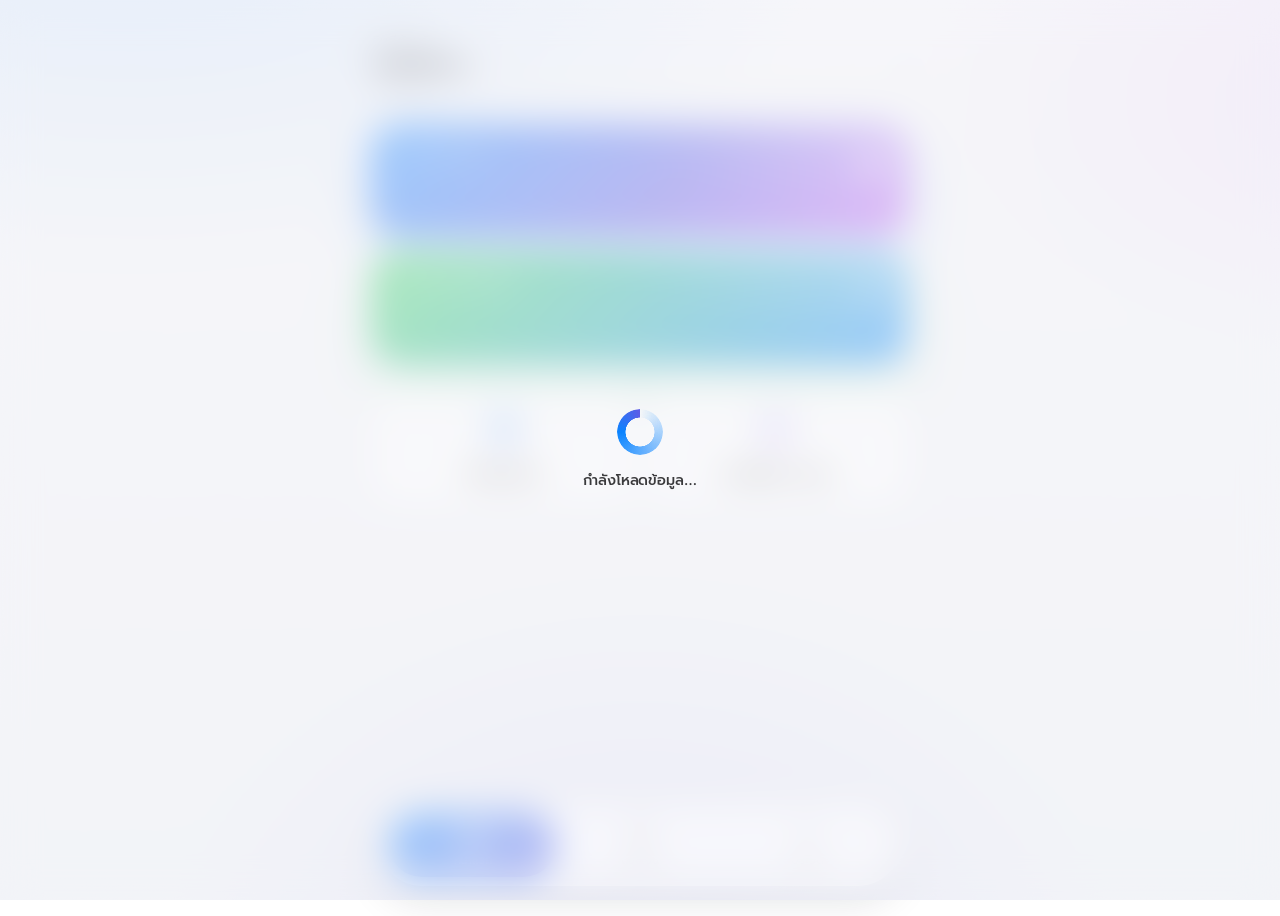
==== commit f73eee1b: "Add files via upload" ====
--- a/index.html
+++ b/index.html
@@ -239,6 +239,46 @@
     .history-card{transition:transform .25s var(--ease-spring),box-shadow .3s var(--ease-out);}
     .history-card:hover{transform:translateY(-2px);box-shadow:var(--shadow-lg);}
 
+    /* Apple-style segmented control (user history) */
+    .segmented{
+      display:inline-flex;padding:4px;border-radius:var(--r-pill);
+      background:rgba(118,118,128,0.12);
+      border:1px solid var(--hairline-dark);
+      backdrop-filter:blur(20px);
+      box-shadow:inset 0 1px 0 rgba(255,255,255,.5);
+    }
+    .segmented.w-100{display:flex;}
+    .segmented .seg{
+      flex:1;border:none;background:transparent;
+      padding:9px 18px;border-radius:var(--r-pill);
+      font-weight:600;font-size:.92rem;color:var(--ink-500);letter-spacing:-0.01em;
+      cursor:pointer;transition:all .3s var(--ease-spring);
+    }
+    .segmented .seg:hover{color:var(--ink-900);}
+    .segmented .seg.active{
+      background:#fff;color:var(--brand-1);
+      box-shadow:0 2px 8px rgba(16,24,40,.10),0 1px 2px rgba(16,24,40,.06);
+    }
+
+    /* Deposit chip (green tint) */
+    .tx-card{
+      background:var(--surface);backdrop-filter:blur(20px);
+      border:1px solid var(--hairline);border-radius:var(--r-lg);
+      box-shadow:var(--shadow-sm);
+      padding:14px 16px;margin-bottom:10px;
+      transition:transform .25s var(--ease-spring),box-shadow .3s var(--ease-out);
+    }
+    .tx-card:hover{transform:translateY(-2px);box-shadow:var(--shadow-md);}
+    .tx-card .tx-amt{font-weight:700;letter-spacing:-0.02em;font-feature-settings:"tnum";}
+    .tx-card.is-deposit .tx-amt{color:#1F8C3B;}
+    .tx-card.is-withdraw .tx-amt{color:var(--accent-red);}
+    .tx-card .tx-icon{
+      width:38px;height:38px;border-radius:12px;
+      display:flex;align-items:center;justify-content:center;font-size:1.1rem;
+    }
+    .tx-card.is-deposit .tx-icon{background:rgba(48,209,88,.15);color:#1F8C3B;}
+    .tx-card.is-withdraw .tx-icon{background:rgba(255,69,58,.13);color:var(--accent-red);}
+
     .container{max-width:560px;}
   </style>
 </head>
@@ -322,7 +362,7 @@
         <div class="col-6">
           <div class="action-tile alt" onclick="switchTab('History')">
             <div class="icon-wrap"><i class="bi bi-clock-history"></i></div>
-            <div class="title">ประวัติการถอน</div>
+            <div class="title">ประวัติฝาก / ถอน</div>
           </div>
         </div>
       </div>
@@ -403,11 +443,21 @@
       </form>
     </div>
 
-    <!-- Section 4: ประวัติคำขอถอน -->
+    <!-- Section 4: ประวัติรายการ (ฝาก / ถอน) -->
     <div id="sectionHistory" class="section-page">
       <h4 class="fw-bold mb-3 mt-2" style="letter-spacing:-0.03em;">
-        <i class="bi bi-clock-history me-1"></i> ประวัติคำขอถอนเงิน
+        <i class="bi bi-clock-history me-1"></i> ประวัติรายการ
       </h4>
+
+      <div class="segmented w-100 mb-3" id="histSegmented">
+        <button type="button" class="seg active" data-type="deposit">
+          <i class="bi bi-arrow-down-circle"></i> ฝาก
+        </button>
+        <button type="button" class="seg" data-type="withdraw">
+          <i class="bi bi-arrow-up-circle"></i> ถอน
+        </button>
+      </div>
+
       <div id="historyContainer"></div>
     </div>
   </div>
@@ -434,8 +484,8 @@
 
   <script>
     const CONFIG = {
-      LIFF_ID: "YOUR_LIFF_ID_HERE",
-      API_URL: "YOUR_GAS_WEBAPP_URL_HERE"
+      LIFF_ID: "2008999774-wjOvv4FM",
+      API_URL: "https://script.google.com/macros/s/AKfycby0tUwAVVnC3VOp-Y3WD97MPsPo7ZncQQ1gcgcVK-iEJ5uUnp3uYQFbmv2JeHxaLSnF/exec"
     };
 
     let profileData = null;
@@ -511,7 +561,7 @@
       $('.nav-item').removeClass('active');
       if (tab === 'Dashboard') { $('#sectionDashboard').addClass('active'); $('#navDashboard').addClass('active'); }
       else if (tab === 'Withdraw') { $('#sectionWithdraw').addClass('active'); $('#navWithdraw').addClass('active'); }
-      else if (tab === 'History') { $('#sectionHistory').addClass('active'); $('#navHistory').addClass('active'); loadWithdrawHistory(); }
+      else if (tab === 'History') { $('#sectionHistory').addClass('active'); $('#navHistory').addClass('active'); loadHistory(); }
       else if (tab === 'Bind') { $('#sectionBind').addClass('active'); $('#bottomNav').hide(); }
       window.scrollTo({ top: 0, behavior: 'smooth' });
     }
@@ -614,20 +664,78 @@
       } finally { hideLoading(); }
     });
 
-    async function loadWithdrawHistory() {
-      if (!profileData) return;
+    // ===== History (segmented: ฝาก / ถอน) =====
+    let currentHistoryType = 'deposit';
+    $(document).on('click', '#histSegmented .seg', function(){
+      const type = $(this).data('type');
+      if (type === currentHistoryType) return;
+      $('#histSegmented .seg').removeClass('active');
+      $(this).addClass('active');
+      currentHistoryType = type;
+      loadHistory();
+    });
+
+    function loadHistory() {
+      if (currentHistoryType === 'deposit') loadDepositHistory();
+      else loadWithdrawHistory();
+    }
+
+    function renderSkeleton() {
       $('#historyContainer').html(`
         <div class="card p-3 mb-2"><div class="skeleton" style="height:60px;"></div></div>
         <div class="card p-3 mb-2"><div class="skeleton" style="height:60px;"></div></div>
         <div class="card p-3 mb-2"><div class="skeleton" style="height:60px;"></div></div>
       `);
+    }
+    function renderEmpty(text) {
+      $('#historyContainer').html(`
+        <div class="card p-5 text-center">
+          <i class="bi bi-inbox text-muted" style="font-size:3rem;"></i>
+          <div class="mt-2 text-muted">${text}</div>
+        </div>`);
+    }
+
+    async function loadDepositHistory() {
+      if (!profileData) return;
+      renderSkeleton();
+      try {
+        const list = await callAPI('getMemberDeposits', { memberId: profileData.memberId, limit: 100 });
+        if (!list || list.length === 0) return renderEmpty('ยังไม่มีประวัติการฝากเงิน');
+
+        let html = '';
+        list.forEach(item => {
+          const amt = Number(item.amount).toLocaleString('th-TH', {minimumFractionDigits:2});
+          const isSpecial = item.accountType === 'ออมทรัพย์พิเศษ';
+          html += `
+            <div class="tx-card is-deposit">
+              <div class="d-flex justify-content-between align-items-start mb-2">
+                <div class="d-flex align-items-center gap-2">
+                  <div class="tx-icon"><i class="bi bi-arrow-down"></i></div>
+                  <div>
+                    <div class="fw-bold" style="letter-spacing:-0.01em;">${item.depositId}</div>
+                    <small class="text-muted">${item.accountType}${isSpecial ? ' ✨' : ''} · ${item.depositChannel || '-'}</small>
+                  </div>
+                </div>
+                <div class="text-end">
+                  <div class="tx-amt">+${amt} <span class="text-muted" style="font-size:.78rem;font-weight:500;">฿</span></div>
+                  <small class="text-muted"><i class="bi bi-calendar3"></i> ${item.depositDate}</small>
+                </div>
+              </div>
+              ${item.remark ? `<div class="small text-muted mt-1"><i class="bi bi-chat-square-text"></i> ${item.remark}</div>` : ''}
+            </div>`;
+        });
+        $('#historyContainer').html(html);
+      } catch (error) {
+        $('#historyContainer').html('<div class="card p-3 text-danger">ดึงข้อมูลล้มเหลว</div>');
+      }
+    }
+
+    async function loadWithdrawHistory() {
+      if (!profileData) return;
+      renderSkeleton();
       try {
         const history = await callAPI('getWithdrawHistory', { memberId: profileData.memberId });
-        if (history.length === 0) return $('#historyContainer').html(`
-          <div class="card p-5 text-center">
-            <i class="bi bi-inbox text-muted" style="font-size:3rem;"></i>
-            <div class="mt-2 text-muted">ยังไม่มีประวัติการทำรายการ</div>
-          </div>`);
+        if (history.length === 0) return renderEmpty('ยังไม่มีประวัติการถอนเงิน');
 
         let html = '';
         history.forEach(item => {
@@ -637,10 +745,14 @@
           else if(item.status === 'อนุมัติแล้ว' || item.status === 'โอนเงินแล้ว') badgeColor = 'bg-success';
           else if(item.status === 'ไม่อนุมัติ') badgeColor = 'bg-danger';
 
+          const amt = Number(item.amount).toLocaleString('th-TH', {minimumFractionDigits:2});
           html += `
-            <div class="card history-card p-3 mb-2">
+            <div class="tx-card is-withdraw">
               <div class="d-flex justify-content-between align-items-center mb-2">
-                <small class="text-muted"><i class="bi bi-calendar3"></i> ${item.requestDate}</small>
+                <div class="d-flex align-items-center gap-2">
+                  <div class="tx-icon"><i class="bi bi-arrow-up"></i></div>
+                  <small class="text-muted"><i class="bi bi-calendar3"></i> ${item.requestDate}</small>
+                </div>
                 <span class="badge ${badgeColor}">${item.status}</span>
               </div>
               <div class="d-flex justify-content-between align-items-end">
@@ -648,7 +760,7 @@
                   <div class="fw-bold" style="letter-spacing:-0.01em;">${item.requestId}</div>
                   <small class="text-muted">${item.accountType}</small>
                 </div>
-                <h5 class="fw-bold mb-0" style="letter-spacing:-0.02em;color:var(--ink-900);">${Number(item.amount).toLocaleString('th-TH',{minimumFractionDigits:2})} <span class="text-muted" style="font-size:.85rem;font-weight:500;">฿</span></h5>
+                <div class="tx-amt">−${amt} <span class="text-muted" style="font-size:.78rem;font-weight:500;">฿</span></div>
               </div>
             </div>`;
         });
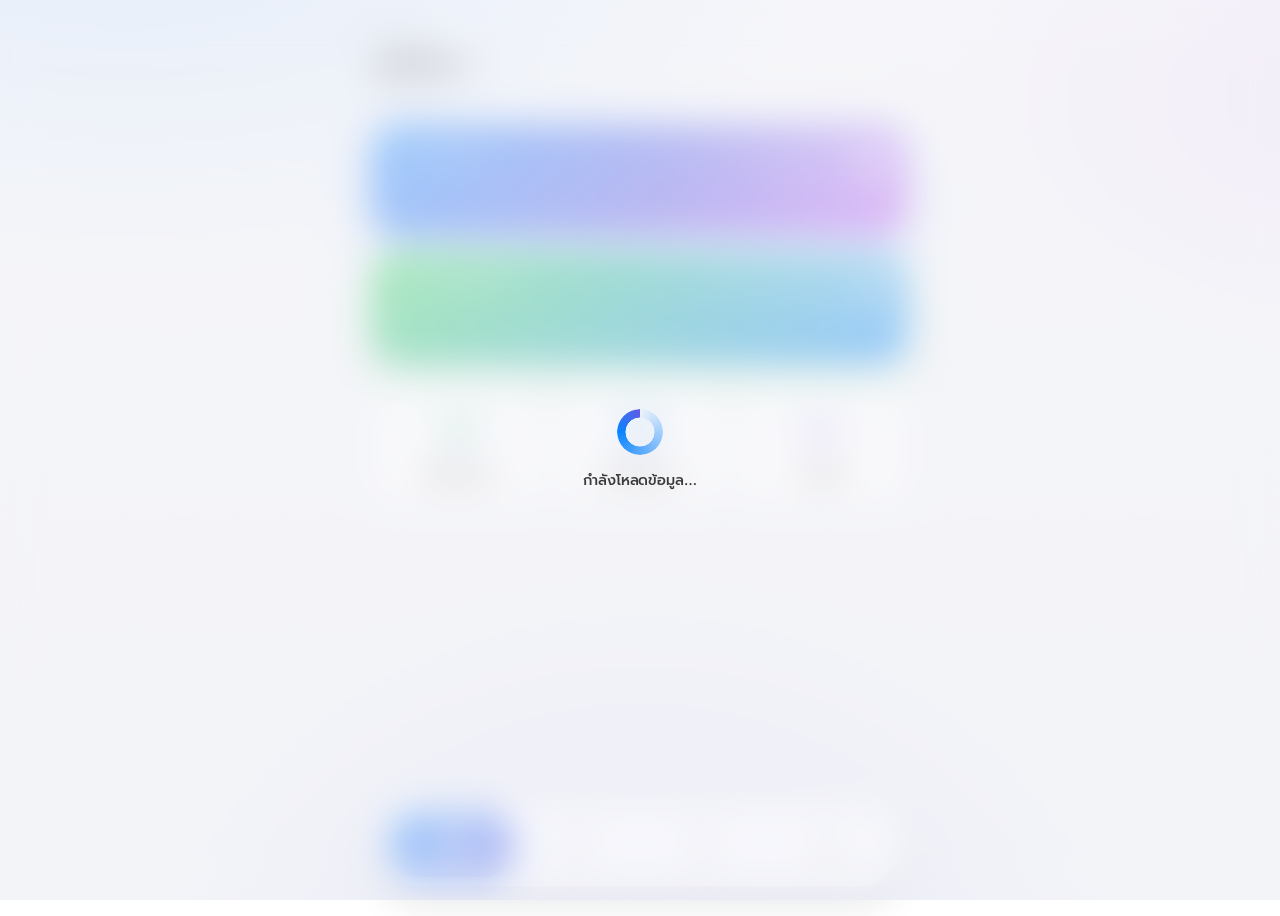
==== commit 60597f93: "Add files via upload" ====
--- a/index.html
+++ b/index.html
@@ -353,19 +353,82 @@
       </div>
 
       <div class="row g-2 mt-3">
-        <div class="col-6">
+        <div class="col-4">
+          <div class="action-tile" onclick="switchTab('Deposit')">
+            <div class="icon-wrap" style="background:linear-gradient(135deg,rgba(48,209,88,.14),rgba(10,132,255,.10));color:#1F8C3B;">
+              <i class="bi bi-arrow-down-circle"></i>
+            </div>
+            <div class="title">ยื่นฝากเงิน</div>
+          </div>
+        </div>
+        <div class="col-4">
           <div class="action-tile" onclick="switchTab('Withdraw')">
             <div class="icon-wrap"><i class="bi bi-cash-coin"></i></div>
             <div class="title">ยื่นถอนเงิน</div>
           </div>
         </div>
-        <div class="col-6">
+        <div class="col-4">
           <div class="action-tile alt" onclick="switchTab('History')">
             <div class="icon-wrap"><i class="bi bi-clock-history"></i></div>
-            <div class="title">ประวัติฝาก / ถอน</div>
+            <div class="title">ประวัติ</div>
           </div>
         </div>
       </div>
+    </div>
+
+    <!-- Section 2.5: ยื่นคำขอฝากเงิน -->
+    <div id="sectionDeposit" class="section-page">
+      <h4 class="fw-bold mb-3 mt-2" style="letter-spacing:-0.03em;">
+        <i class="bi bi-arrow-down-circle me-1"></i> แบบฟอร์มฝากเงิน
+      </h4>
+      <form id="depositForm">
+        <div class="card p-4 mb-3">
+          <h6 class="fw-bold mb-3"><span class="step-num">1</span>เลือกบัญชีที่จะฝาก</h6>
+          <div class="segmented w-100 mb-2" id="dpSegmentedUser">
+            <button type="button" class="seg active" data-type="ออมทรัพย์">
+              <i class="bi bi-piggy-bank"></i> ออมทรัพย์
+            </button>
+            <button type="button" class="seg" data-type="ออมทรัพย์พิเศษ">
+              <i class="bi bi-gem"></i> พิเศษ
+            </button>
+          </div>
+          <input type="hidden" id="dpUserAccType" value="ออมทรัพย์">
+          <input type="text" class="form-control mt-2" id="dpUserAccNo" readonly placeholder="เลขบัญชีจะแสดงอัตโนมัติ">
+        </div>
+
+        <div class="card p-4 mb-3">
+          <h6 class="fw-bold mb-3"><span class="step-num">2</span>จำนวนเงิน &amp; ช่องทาง</h6>
+          <div class="mb-3">
+            <label class="form-label">จำนวนเงินที่ฝาก (฿)</label>
+            <input type="number" class="form-control form-control-lg fw-bold text-primary" id="dpUserAmount" required min="1" placeholder="0.00">
+          </div>
+          <div class="mb-1">
+            <label class="form-label">ช่องทาง</label>
+            <select class="form-select" id="dpUserChannel" required>
+              <option value="โอนเงิน">โอนเงิน</option>
+              <option value="เงินสด">เงินสด</option>
+              <option value="หักเงินเดือน">หักเงินเดือน</option>
+            </select>
+          </div>
+        </div>
+
+        <div class="card p-4 mb-3">
+          <h6 class="fw-bold mb-3"><span class="step-num">3</span>แนบสลิป <span class="text-muted small fw-normal">(≤ 5MB · รูป/PDF)</span></h6>
+          <input class="form-control form-control-sm" type="file" id="dpUserSlip" accept="image/*,.pdf" required>
+          <div class="mt-3 text-center" id="dpSlipPreviewWrap" style="display:none;">
+            <img id="dpSlipPreview" alt="preview" style="max-width:100%;max-height:300px;border-radius:14px;box-shadow:var(--shadow-sm);">
+          </div>
+        </div>
+
+        <div class="card p-4 mb-3">
+          <label class="form-label">หมายเหตุ <span class="text-muted small fw-normal">(ไม่บังคับ)</span></label>
+          <input type="text" class="form-control" id="dpUserRemark" placeholder="เช่น โอนจากธนาคาร X">
+        </div>
+
+        <button type="submit" id="btnSubmitDeposit" class="btn btn-primary w-100 btn-lg mb-4">
+          <i class="bi bi-check2-circle"></i> ยืนยันการฝากเงิน
+        </button>
+      </form>
     </div>
 
     <!-- Section 3: ยื่นคำขอถอนเงิน -->
@@ -467,8 +530,11 @@
     <div class="nav-item active" onclick="switchTab('Dashboard')" id="navDashboard">
       <i class="bi bi-house-door-fill"></i> หน้าแรก
     </div>
+    <div class="nav-item" onclick="switchTab('Deposit')" id="navDeposit">
+      <i class="bi bi-arrow-down-circle"></i> ฝาก
+    </div>
     <div class="nav-item" onclick="switchTab('Withdraw')" id="navWithdraw">
-      <i class="bi bi-cash-coin"></i> ถอนเงิน
+      <i class="bi bi-arrow-up-circle"></i> ถอน
     </div>
     <div class="nav-item" onclick="switchTab('History')" id="navHistory">
       <i class="bi bi-clock-history"></i> ประวัติ
@@ -560,11 +626,98 @@
       $('.section-page').removeClass('active');
       $('.nav-item').removeClass('active');
       if (tab === 'Dashboard') { $('#sectionDashboard').addClass('active'); $('#navDashboard').addClass('active'); }
+      else if (tab === 'Deposit') { $('#sectionDeposit').addClass('active'); $('#navDeposit').addClass('active'); syncDepositAcc(); }
       else if (tab === 'Withdraw') { $('#sectionWithdraw').addClass('active'); $('#navWithdraw').addClass('active'); }
       else if (tab === 'History') { $('#sectionHistory').addClass('active'); $('#navHistory').addClass('active'); loadHistory(); }
       else if (tab === 'Bind') { $('#sectionBind').addClass('active'); $('#bottomNav').hide(); }
       window.scrollTo({ top: 0, behavior: 'smooth' });
     }
+
+    // ===== User Deposit =====
+    function syncDepositAcc() {
+      if (!profileData) return;
+      const type = $('#dpUserAccType').val();
+      const accNo = (type === 'ออมทรัพย์พิเศษ')
+        ? (profileData.specialSavingAccountNo || 'ไม่พบเลขบัญชี')
+        : (profileData.savingAccountNo || 'ไม่พบเลขบัญชี');
+      $('#dpUserAccNo').val(accNo);
+    }
+
+    $(document).on('click', '#dpSegmentedUser .seg', function(){
+      $('#dpSegmentedUser .seg').removeClass('active');
+      $(this).addClass('active');
+      $('#dpUserAccType').val($(this).data('type'));
+      syncDepositAcc();
+    });
+
+    $('#dpUserSlip').on('change', function(e){
+      const f = e.target.files[0];
+      if (!f) { $('#dpSlipPreviewWrap').hide(); return; }
+      if (f.size > 5 * 1024 * 1024) {
+        $(this).val('');
+        $('#dpSlipPreviewWrap').hide();
+        return Swal.fire('ไฟล์ใหญ่เกิน', 'ขนาดต้องไม่เกิน 5MB', 'warning');
+      }
+      if (f.type.startsWith('image/')) {
+        const url = URL.createObjectURL(f);
+        $('#dpSlipPreview').attr('src', url);
+        $('#dpSlipPreviewWrap').show();
+      } else {
+        $('#dpSlipPreviewWrap').hide();
+      }
+    });
+
+    $('#depositForm').submit(async function(e){
+      e.preventDefault();
+      const amount = parseFloat($('#dpUserAmount').val());
+      const accNo = $('#dpUserAccNo').val();
+      const accType = $('#dpUserAccType').val();
+      const slipFile = $('#dpUserSlip')[0].files[0];
+
+      if (!amount || amount <= 0) return Swal.fire('ไม่ถูกต้อง', 'กรุณากรอกจำนวนเงิน', 'warning');
+      if (!accNo || accNo === 'ไม่พบเลขบัญชี') return Swal.fire('ไม่พบบัญชี', `คุณยังไม่มีบัญชี ${accType}`, 'warning');
+      if (!slipFile) return Swal.fire('กรุณาแนบสลิป', 'ต้องแนบหลักฐานการโอนเงิน', 'warning');
+
+      showLoading();
+      Swal.fire({ title: 'กำลังส่งคำขอ...', allowOutsideClick: false, didOpen: () => Swal.showLoading() });
+
+      try {
+        const slip = await getBase64(slipFile);
+        const payload = {
+          memberId: profileData.memberId,
+          fullName: profileData.fullName,
+          lineUserId: liffProfile.userId,
+          accountType: accType,
+          accountNo: accNo,
+          amount: amount,
+          depositChannel: $('#dpUserChannel').val(),
+          remark: $('#dpUserRemark').val() || '',
+          slipBase64: slip.data,
+          slipFileName: slip.name,
+          slipMimeType: slip.type
+        };
+        const res = await callAPI('createUserDeposit', payload);
+        Swal.fire({
+          icon: 'success',
+          title: 'ส่งคำขอฝากสำเร็จ',
+          html: `<div>เลขที่: <b class="text-primary">${res.depositId}</b></div>
+                 <div class="text-muted small mt-1">รอเจ้าหน้าที่ตรวจสอบสลิป</div>`
+        }).then(() => {
+          document.getElementById('depositForm').reset();
+          $('#dpSlipPreviewWrap').hide();
+          $('#dpSegmentedUser .seg').removeClass('active');
+          $('#dpSegmentedUser .seg[data-type="ออมทรัพย์"]').addClass('active');
+          $('#dpUserAccType').val('ออมทรัพย์');
+          syncDepositAcc();
+          currentHistoryType = 'deposit';
+          switchTab('History');
+        });
+      } catch (error) {
+        Swal.fire('ข้อผิดพลาด', error.message || 'ส่งคำขอล้มเหลว', 'error');
+      } finally {
+        hideLoading();
+      }
+    });
 
     $('#wdAccountType').change(function() {
       const type = $(this).val();
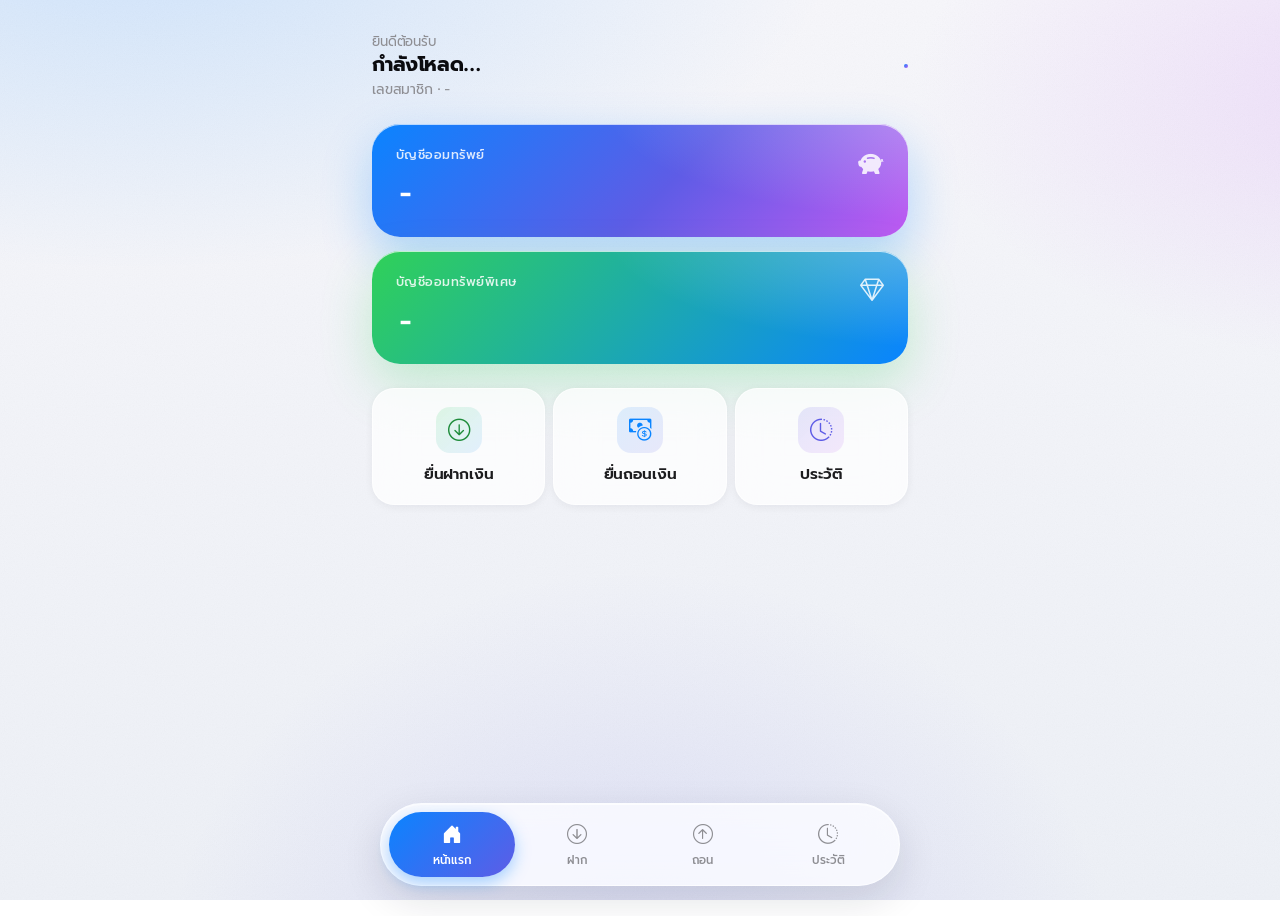
==== commit f61f82a6: "Add files via upload" ====
--- a/index.html
+++ b/index.html
@@ -190,7 +190,7 @@
       transition:border-color .2s ease,background .2s ease;
     }
     .signature-wrapper:hover{border-color:var(--brand-1);background:#fff;}
-    canvas{width:100%;height:160px;border-radius:14px;cursor:crosshair;}
+    canvas{width:100%;height:160px;border-radius:14px;cursor:crosshair;touch-action:none;display:block;}
 
     /* Badges */
     .badge{font-weight:600;border-radius:var(--r-pill);padding:6px 12px;font-size:.74rem;letter-spacing:-0.005em;}
@@ -317,6 +317,59 @@
           <button type="submit" class="btn btn-primary w-100 btn-lg">ยืนยันการผูกบัญชี</button>
         </form>
       </div>
+    </div>
+
+    <!-- Section 1.5: กรอกข้อมูลเพิ่มเติมหลังผูกบัญชี -->
+    <div id="sectionProfileForm" class="section-page">
+      <div class="text-center mb-4 mt-3">
+        <div class="d-inline-flex align-items-center justify-content-center mb-3"
+             style="width:72px;height:72px;border-radius:22px;
+                    background:linear-gradient(135deg,#30D158,#0A84FF);
+                    box-shadow:0 18px 36px rgba(48,209,88,.35),inset 0 1px 0 rgba(255,255,255,.25);">
+          <i class="bi bi-person-vcard-fill text-white" style="font-size:2rem;"></i>
+        </div>
+        <h4 class="fw-bold mb-1" style="letter-spacing:-0.03em;">กรอกข้อมูลเพิ่มเติม</h4>
+        <p class="text-muted small mb-0">เพื่อใช้สำหรับการรับโอนเงิน</p>
+      </div>
+
+      <form id="profileForm">
+        <div class="card p-4 mb-3">
+          <h6 class="fw-bold mb-3"><span class="step-num">1</span>ข้อมูลติดต่อ</h6>
+          <div class="mb-3">
+            <label class="form-label">เบอร์โทรศัพท์ (10 หลัก)</label>
+            <input type="tel" inputmode="numeric" maxlength="10" class="form-control form-control-lg"
+                   id="pfPhone" required pattern="[0-9]{10}" placeholder="08xxxxxxxx">
+          </div>
+          <div>
+            <label class="form-label">ที่อยู่ / สังกัด</label>
+            <select class="form-select form-control-lg" id="pfAddress" required>
+              <option value="" disabled selected>เลือกที่อยู่…</option>
+            </select>
+          </div>
+        </div>
+
+        <div class="card p-4 mb-3">
+          <h6 class="fw-bold mb-3"><span class="step-num">2</span>บัญชีธนาคารรับเงิน</h6>
+          <div class="mb-2">
+            <label class="form-label">ชื่อธนาคาร</label>
+            <select class="form-select" id="pfBankName" required>
+              <option value="" disabled selected>เลือกชื่อธนาคาร…</option>
+            </select>
+          </div>
+          <div class="mb-2">
+            <label class="form-label">เลขที่บัญชีธนาคาร</label>
+            <input type="number" class="form-control" id="pfBankAccountNo" required placeholder="xxxxxxxxxx">
+          </div>
+          <div>
+            <label class="form-label">ชื่อบัญชี</label>
+            <input type="text" class="form-control" id="pfBankAccountName" required placeholder="ชื่อ-สกุล เจ้าของบัญชี">
+          </div>
+        </div>
+
+        <button type="submit" class="btn btn-primary w-100 btn-lg mb-4">
+          <i class="bi bi-check2-circle"></i> บันทึกและเข้าใช้งาน
+        </button>
+      </form>
     </div>
 
     <!-- Section 2: Dashboard -->
@@ -457,7 +510,9 @@
 
         <div class="card p-4 mb-3">
           <h6 class="fw-bold mb-3"><span class="step-num">2</span>บัญชีธนาคารรับเงิน</h6>
-          <input type="text" class="form-control mb-2" id="wdBankName" required placeholder="ชื่อธนาคาร">
+          <select class="form-select mb-2" id="wdBankName" required>
+            <option value="" disabled selected>เลือกชื่อธนาคาร…</option>
+          </select>
           <input type="number" class="form-control mb-2" id="wdBankAccountNo" required placeholder="เลขที่บัญชีธนาคาร">
           <input type="text" class="form-control" id="wdBankAccountName" required placeholder="ชื่อบัญชี">
         </div>
@@ -600,7 +655,10 @@
     async function loadUserProfile(lineUserId) {
       try {
         showLoading();
-        const user = await callAPI('getMemberProfile', { lineUserId: lineUserId });
+        const [user] = await Promise.all([
+          callAPI('getMemberProfile', { lineUserId: lineUserId }),
+          loadBankList()  // โหลด dropdown ธนาคารคู่ขนาน
+        ]);
         if (user) {
           profileData = user;
           $('#displayFullName').text(user.fullName);
@@ -608,7 +666,14 @@
           $('#displaySavingAcc').text(user.savingAccountNo || '-');
           $('#displaySpecialSavingAcc').text(user.specialSavingAccountNo || '-');
           $('#profileImg').attr('src', liffProfile.pictureUrl).show();
-          $('#wdBankName').val(user.bankName);
+          // pre-select ธนาคารของเดิมจาก Member sheet ถ้ามี
+          if (user.bankName) {
+            // ถ้าธนาคารในโปรไฟล์ไม่อยู่ใน list → ใส่ option เพิ่มชั่วคราว
+            if ($(`#wdBankName option[value="${user.bankName}"]`).length === 0) {
+              $('#wdBankName').append(`<option value="${user.bankName}">${user.bankName}</option>`);
+            }
+            $('#wdBankName').val(user.bankName);
+          }
           $('#wdBankAccountNo').val(user.bankAccountNo);
           $('#wdBankAccountName').val(user.bankAccountName);
           switchTab('Dashboard');
@@ -622,14 +687,36 @@
       }
     }
 
+    async function loadBankList() {
+      try {
+        const banks = await callAPI('getBankList');
+        ['#wdBankName', '#pfBankName'].forEach(sel => {
+          const $s = $(sel);
+          if (!$s.length) return;
+          $s.find('option:not(:first)').remove();
+          (banks || []).forEach(b => $s.append(`<option value="${b}">${b}</option>`));
+        });
+      } catch (e) { console.warn('โหลดรายชื่อธนาคารล้มเหลว:', e); }
+    }
+
+    async function loadAddressList() {
+      try {
+        const list = await callAPI('getAddressList');
+        const $s = $('#pfAddress');
+        $s.find('option:not(:first)').remove();
+        (list || []).forEach(a => $s.append(`<option value="${a}">${a}</option>`));
+      } catch (e) { console.warn('โหลดรายการที่อยู่ล้มเหลว:', e); }
+    }
+
     function switchTab(tab) {
       $('.section-page').removeClass('active');
       $('.nav-item').removeClass('active');
       if (tab === 'Dashboard') { $('#sectionDashboard').addClass('active'); $('#navDashboard').addClass('active'); }
       else if (tab === 'Deposit') { $('#sectionDeposit').addClass('active'); $('#navDeposit').addClass('active'); syncDepositAcc(); }
-      else if (tab === 'Withdraw') { $('#sectionWithdraw').addClass('active'); $('#navWithdraw').addClass('active'); }
+      else if (tab === 'Withdraw') { $('#sectionWithdraw').addClass('active'); $('#navWithdraw').addClass('active'); setTimeout(initSignaturePads, 50); }
       else if (tab === 'History') { $('#sectionHistory').addClass('active'); $('#navHistory').addClass('active'); loadHistory(); }
       else if (tab === 'Bind') { $('#sectionBind').addClass('active'); $('#bottomNav').hide(); }
+      else if (tab === 'ProfileForm') { $('#sectionProfileForm').addClass('active'); $('#bottomNav').hide(); }
       window.scrollTo({ top: 0, behavior: 'smooth' });
     }
 
@@ -735,28 +822,78 @@
           pid: $('#regPID').val()
         };
         const res = await callAPI('bindMember', payload);
-        Swal.fire('สำเร็จ!', res.message, 'success').then(() => {
-          $('#bottomNav').show();
-          loadUserProfile(liffProfile.userId);
-        });
+        // โหลด address + bank dropdowns คู่ขนาน แล้วเด้งไปฟอร์มกรอกข้อมูลเพิ่มเติม
+        await Promise.all([loadAddressList(), loadBankList()]);
+        Swal.fire({
+          icon: 'success', title: 'ผูกบัญชีสำเร็จ',
+          text: 'กรุณากรอกข้อมูลเพิ่มเติมเพื่อใช้งานระบบ',
+          timer: 1800, timerProgressBar: true
+        }).then(() => switchTab('ProfileForm'));
       } catch (error) {
         Swal.fire('ข้อผิดพลาด', error.message || 'เกิดข้อผิดพลาดในการผูกบัญชี', 'error');
       } finally { hideLoading(); }
     });
 
+    // ===== Profile form (หลังผูกบัญชี) =====
+    $('#profileForm').submit(async function(e) {
+      e.preventDefault();
+      const phone = $('#pfPhone').val().trim();
+      if (!/^[0-9]{10}$/.test(phone)) {
+        return Swal.fire('เบอร์ไม่ถูกต้อง', 'กรุณากรอกเบอร์โทร 10 หลัก', 'warning');
+      }
+      const payload = {
+        lineUserId: liffProfile.userId,
+        phone: phone,
+        address: $('#pfAddress').val(),
+        bankName: $('#pfBankName').val(),
+        bankAccountNo: $('#pfBankAccountNo').val(),
+        bankAccountName: $('#pfBankAccountName').val().trim()
+      };
+      showLoading();
+      try {
+        await callAPI('updateMemberAfterBind', payload);
+        Swal.fire({
+          icon: 'success', title: 'บันทึกข้อมูลเรียบร้อย',
+          timer: 1500, timerProgressBar: true, showConfirmButton: false
+        });
+        $('#bottomNav').show();
+        await loadUserProfile(liffProfile.userId);
+      } catch (error) {
+        Swal.fire('ข้อผิดพลาด', error.message || 'บันทึกล้มเหลว', 'error');
+      } finally { hideLoading(); }
+    });
+
     function initSignaturePads() {
       const canvasOwner = document.getElementById('sigOwnerCanvas');
       const canvasReceiver = document.getElementById('sigReceiverCanvas');
-      function resizeCanvas(canvas) {
+      if (!canvasOwner || !canvasReceiver) return;
+      // ถ้า canvas ยังไม่ visible (offsetWidth = 0) อย่าเพิ่ง init
+      if (canvasOwner.offsetWidth === 0) return;
+
+      function resizeCanvas(canvas, pad) {
+        // เก็บข้อมูลเดิมไว้ก่อน resize (ถ้ามี pad อยู่แล้ว)
+        const oldData = (pad && !pad.isEmpty()) ? pad.toData() : null;
         const ratio = Math.max(window.devicePixelRatio || 1, 1);
         canvas.width = canvas.offsetWidth * ratio;
         canvas.height = canvas.offsetHeight * ratio;
         canvas.getContext("2d").scale(ratio, ratio);
+        return oldData;
       }
-      resizeCanvas(canvasOwner); resizeCanvas(canvasReceiver);
-      sigOwnerPad = new SignaturePad(canvasOwner);
-      sigReceiverPad = new SignaturePad(canvasReceiver);
-    }
+
+      const oldOwner = resizeCanvas(canvasOwner, sigOwnerPad);
+      const oldRcv   = resizeCanvas(canvasReceiver, sigReceiverPad);
+
+      sigOwnerPad = new SignaturePad(canvasOwner, { backgroundColor: 'rgba(255,255,255,0)', penColor: '#0B0B0F' });
+      sigReceiverPad = new SignaturePad(canvasReceiver, { backgroundColor: 'rgba(255,255,255,0)', penColor: '#0B0B0F' });
+
+      if (oldOwner) sigOwnerPad.fromData(oldOwner);
+      if (oldRcv)   sigReceiverPad.fromData(oldRcv);
+    }
+
+    // re-init เมื่อ orientation/หน้าจอเปลี่ยน
+    window.addEventListener('resize', () => {
+      if ($('#sectionWithdraw').hasClass('active')) initSignaturePads();
+    });
     function clearSignature(pad) { pad.clear(); }
 
     function getBase64(file) {
